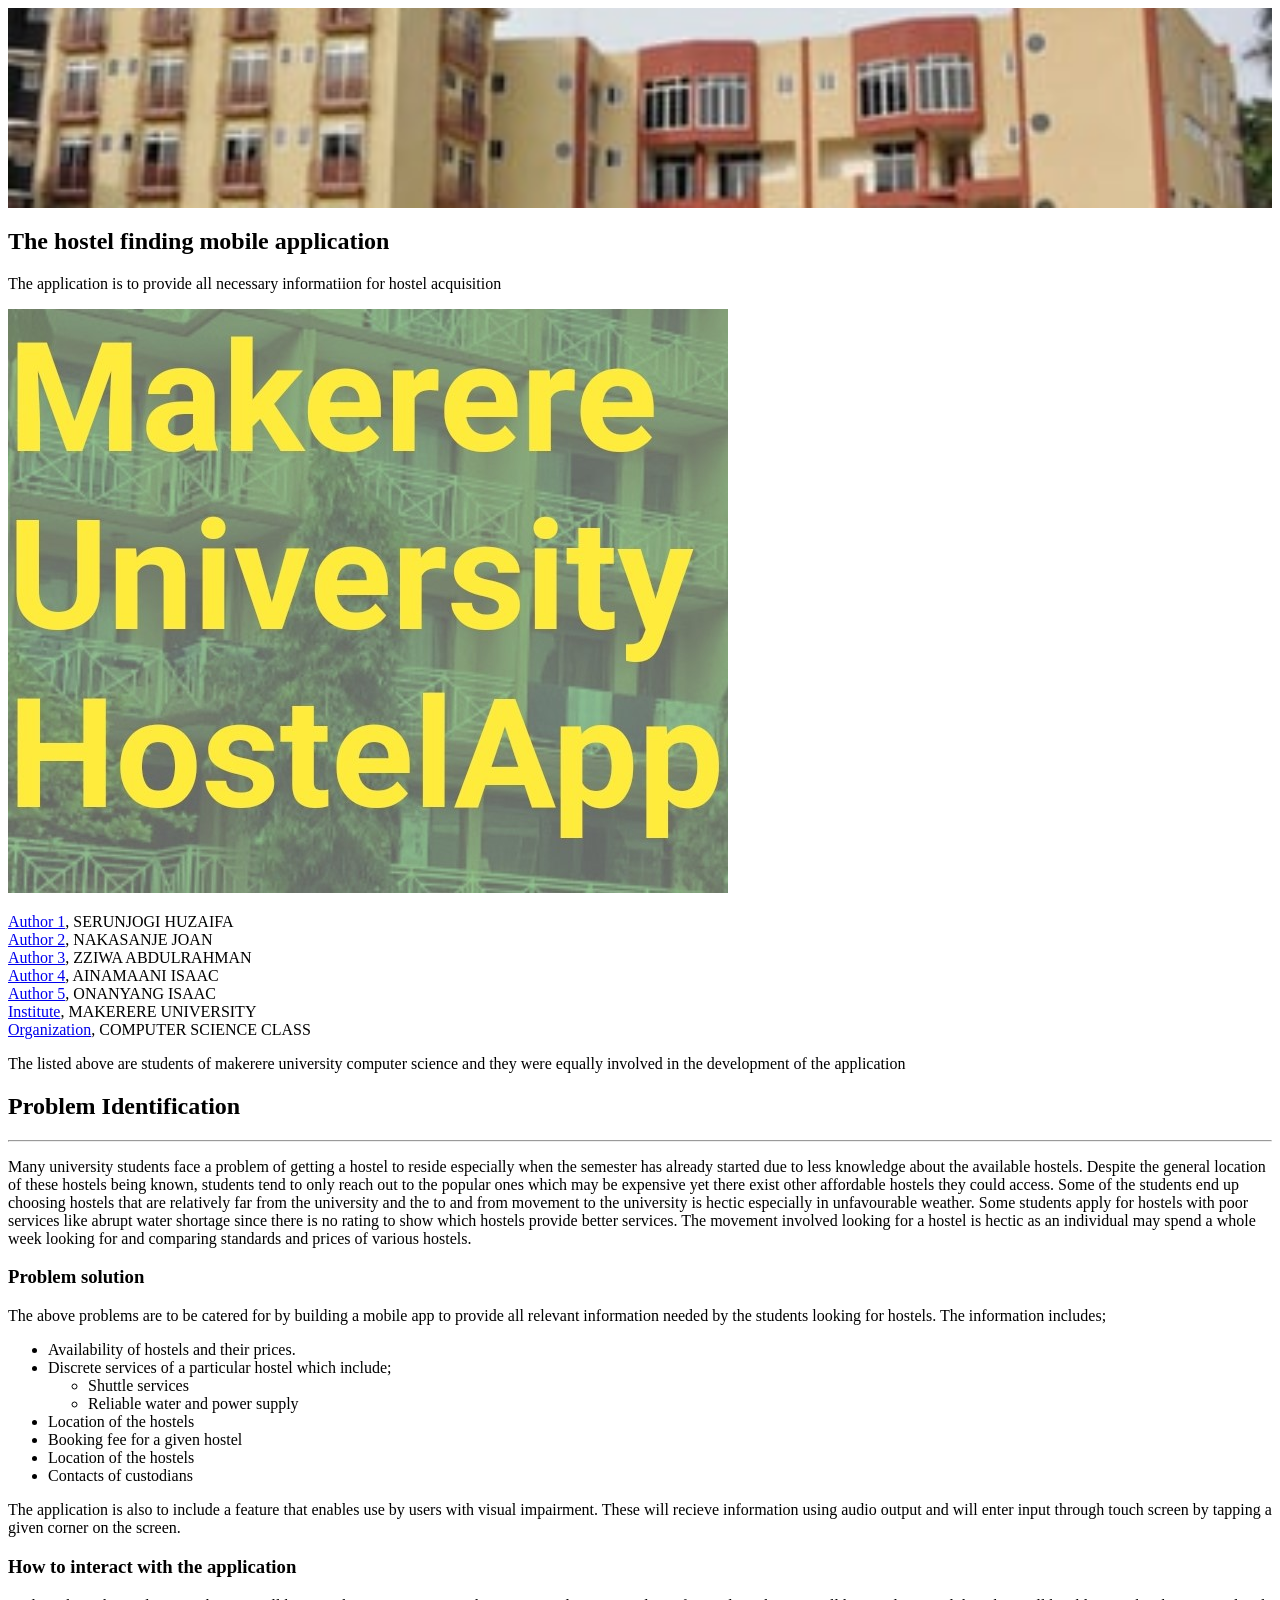
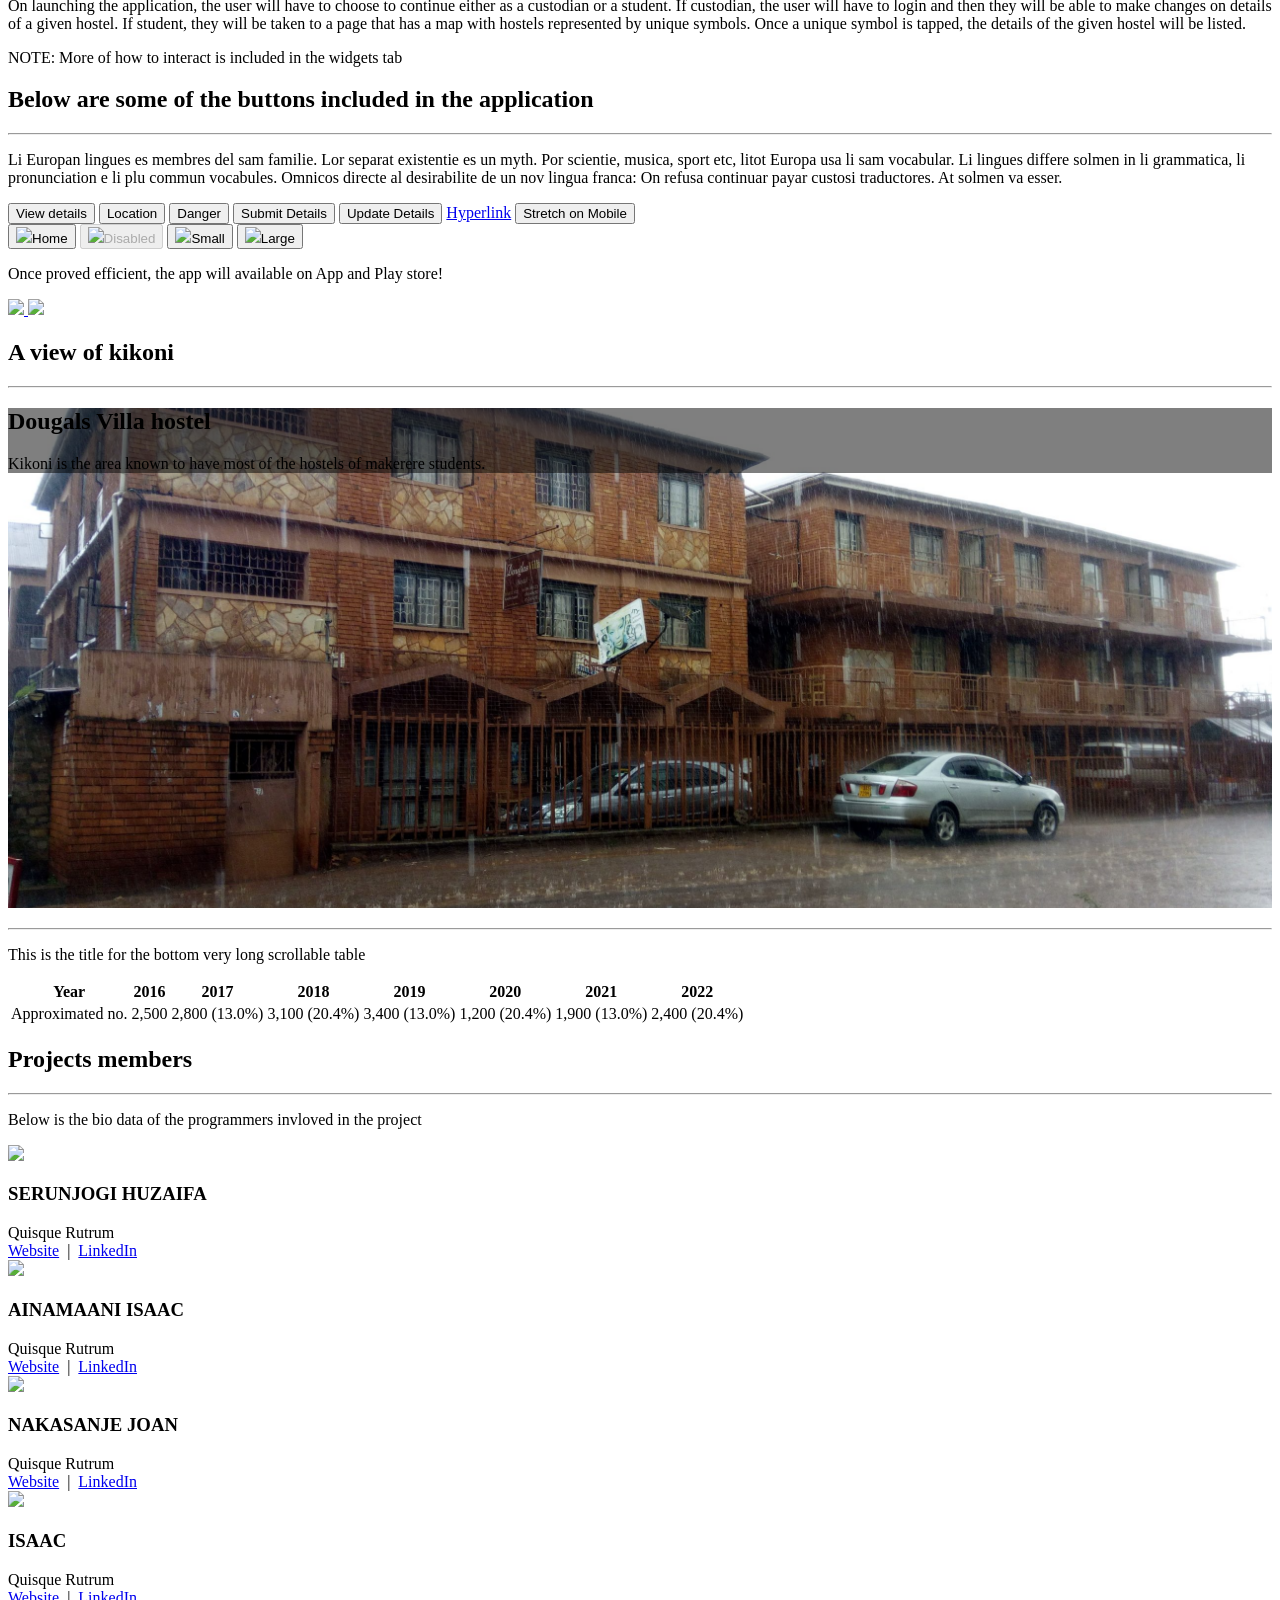
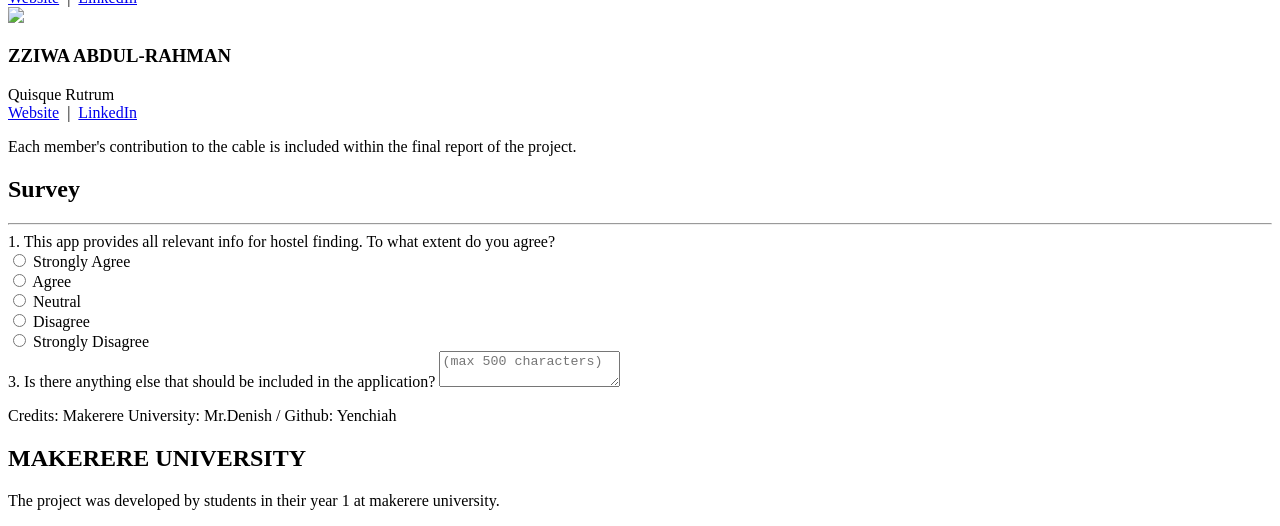
==== index.html @ 02ef55eb "Update index.html" ====
<!doctype html>
<html>

<head>
  <title>Hostel app</title>
  <meta charset="utf-8" name="viewport" content="width=device-width, initial-scale=1">
  <link href="css/frame.css" media="screen" rel="stylesheet" type="text/css" />
  <link href="css/controls.css" media="screen" rel="stylesheet" type="text/css" />
  <link href="css/custom.css" media="screen" rel="stylesheet" type="text/css" />
  <link href='https://fonts.googleapis.com/css?family=Open+Sans:400,700' rel='stylesheet' type='text/css'>
  <link href='https://fonts.googleapis.com/css?family=Open+Sans+Condensed:300,700' rel='stylesheet' type='text/css'>
  <link href="https://fonts.googleapis.com/css?family=Source+Sans+Pro:400,700" rel="stylesheet">
  <script src="https://ajax.googleapis.com/ajax/libs/jquery/3.3.1/jquery.min.js"></script>
  <script src="js/menu.js"></script>
  <style>
    .menu-index {
      color: rgb(255, 255, 255) !important;
      opacity: 1 !important;
      font-weight: 700 !important;
    }
  </style>
</head>

<body>
  <div class="menu-container"></div>
  <div class="content-container">
    <div class="banner" style="background: url('img/502849.jpg') no-repeat center; background-size: cover; height: 200px;"></div>
    <div class="banner">
      <div class="banner-table flex-column">
        <div class="flex-row">
          <div class="flex-item flex-column">
            <h2 class="add-top-margin-small">The hostel finding mobile application</h2>
            <p class="text">
              The application is to provide all necessary informatiion for hostel acquisition
            </p>
          </div>
        </div>
      </div>
    </div>
    <div class="content">
      <div class="content-table flex-column">
        <!-------------------------------------------------------------------------------------------->
        <!--Start Intro-->
        <div class="flex-row">
          <div class="flex-item flex-column">
            <img class="image" src="img/home.jpg">
          </div>
          <div class="flex-item flex-column">
            <p class="text text-large">
              <a target="_blank" href="javascript:void(0)">Author 1</a>, SERUNJOGI HUZAIFA<br>
              <a target="_blank" href="javascript:void(0)">Author 2</a>, NAKASANJE JOAN<br>
              <a target="_blank" href="javascript:void(0)">Author 3</a>, ZZIWA ABDULRAHMAN<br>
              <a target="_blank" href="javascript:void(0)">Author 4</a>, AINAMAANI ISAAC<br>
              <a target="_blank" href="javascript:void(0)">Author 5</a>, ONANYANG ISAAC<br>
              <a target="_blank" href="javascript:void(0)">Institute</a>, MAKERERE UNIVERSITY<br>
              <a target="_blank" href="javascript:void(0)">Organization</a>, COMPUTER SCIENCE CLASS<br>
            </p>
          </div>
        </div>
        <div class="flex-row">
          <div class="flex-item flex-column">
            <p class="text add-top-margin">
              The listed above are students of makerere university computer science and they were equally involved in the development of the application
            </p>
          </div>
        </div>
        <!--End Intro-->
        <!-------------------------------------------------------------------------------------------->
        <!--Start Text Only-->
        <div class="flex-row">
          <div class="flex-item flex-column">
            <h2>Problem Identification</h2>
            <hr>
            <p class="text">
              Many university students face a problem of getting a hostel to reside especially when the
              semester has already started due to less knowledge about the available hostels. Despite the general 
              location of these hostels being known, students tend to only reach out to the popular ones which may 
              be expensive yet there exist other affordable hostels they could access. Some of the students end up 
              choosing hostels that are relatively far from the university and the to and from movement to the 
              university is hectic especially in unfavourable weather. Some students apply for hostels with poor 
              services like abrupt water shortage since there is no rating to show which hostels provide better 
              services. The movement involved looking for a hostel is hectic as an individual may spend a whole week 
              looking for and comparing standards and prices of various hostels.              
            </p>
            <h3>Problem solution</h3>
            <p class="text">
              The above problems are to be catered for by building a mobile app to provide
              all relevant information needed by the students looking for hostels.
              The information includes;
            </p>
            <ul>
              <li>Availability of hostels and their prices.</li>
              <li>Discrete services of a particular hostel which include;
                <ul>
                  <li>Shuttle services</li>
                  <li>Reliable water and power supply</li>
                </ul>
              </li>
              <li>Location of the hostels </li>
              <li>Booking fee for a given hostel</li>
              <li>Location of the hostels </li>
              <li>Contacts of custodians </li>
            </ul>
            <p class="text">
              The application is also to include a feature that enables use by users
              with visual impairment.
              These will recieve information using audio output and will enter input
              through touch screen by tapping a given corner on the screen.
            </p>
            <h3>How to interact with the application</h3>
            <p class="text">
              On launching the application, the user will have to choose to continue either
              as a custodian or a student. If custodian, the user will have to login and then
              they will be able to make changes on details of a given hostel. If student, they
              will be taken to a page that has a map with hostels represented by unique symbols.
              Once a unique symbol is tapped, the details of the given hostel will be listed.
            </p>
            <p class="text">
              NOTE: More of how to interact is included in the widgets tab
            </p>
          </div>
        </div>
        <!--End Text Only-->
        <!-------------------------------------------------------------------------------------------->
        <!--Start Text with Buttons-->
        <div class="flex-row">
          <div class="flex-item flex-column">
            <h2>Below are some of the buttons included in the application</h2>
            <hr>
            <p class="text">
              Li Europan lingues es membres del sam familie. Lor separat existentie es un myth. Por scientie, musica,
              sport etc, litot Europa usa li sam vocabular. Li lingues differe solmen in li grammatica, li pronunciation e
              li plu commun vocabules. Omnicos directe al desirabilite de un nov lingua franca: On refusa continuar payar
              custosi traductores. At solmen va esser.
            </p>
            <div class="control-group">
              <button class="custom-button">View details</button>
              <button class="custom-button custom-button-primary">Location</button>
              <button class="custom-button custom-button-danger">Danger</button>
              <button class="custom-button custom-button-info">Submit Details</button>
              <button class="custom-button custom-button-info">Update Details</button>
              <a class="custom-button" target="_blank" href="https://github.com/yenchiah/project-website-template" target="_blank">Hyperlink</a>
              <button class="custom-button custom-button-primary stretch-on-mobile">Stretch on Mobile</button>
            </div>
            <div class="control-group">
              <button class="custom-button-flat"><img src="img/home.png"><span>Home</span></button>
              <button class="custom-button-flat" disabled><img src="img/home.png"><span>Disabled</span></button>
              <button class="custom-button-flat small"><img src="img/home.png"><span>Small</span></button>
              <button class="custom-button-flat large"><img src="img/home.png"><span>Large</span></button>
            </div>
          </div>
        </div>
        <div class="flex-row-space-between">
          <div class="flex-item flex-column">
            <p class="text badge-text">Once proved efficient, the app will
                                       available on App and Play store!</p>
          </div>
          <div class="flex-item flex-column">
            <div class="control-group">
              <a href="javascript:void(0)" target="_blank" class="custom-image-button">
                <img src="img/app-store-badge.png" width="150">
              </a>
              <a href="javascript:void(0)" target="_blank" class="custom-image-button">
                <img src="img/google-play-badge.png" width="150">
              </a>
            </div>
          </div>
        </div>
        <div class="flex-row">
          <div class="flex-item flex-column">
          </div>
        </div>
        <!--End Text with Buttons-->
        <!-------------------------------------------------------------------------------------------->
        <!-------------------------------------------------------------------------------------------->
        <!--Start Text around Image-->
        <div class="flex-row">
          <div class="flex-item flex-column">
            <h2>A view of kikoni</h2>
            <hr>
          </div>
        </div>
        <!--End Text around Image-->
        <!-------------------------------------------------------------------------------------------->
      </div>
    </div>
    <div class="banner" style="background: url('img/kikoni.jpg') no-repeat center; background-size: cover; height: 500px;">
      <div class="banner-table flex-column" style="background-color: rgba(0, 0, 0, 0.5);">
        <div class="flex-row">
          <div class="flex-item flex-column">
            <h2 class="no-top-margin">Dougals Villa hostel</h2>
            <p class="text no-bottom-margin">
              Kikoni is the area known to have most of the hostels of makerere students.
            </p>
          </div>
        </div>
      </div>
    </div>
    <div class="content">
      <div class="content-table flex-column">
        <!-------------------------------------------------------------------------------------------->
        <!--Start Text with Centered Image and Table-->
        <div class="flex-row">
          <div class="flex-item flex-column">
            <h2 class="no-top-margin"></h2>
            <hr>
            <p class="text text-center graph-title">
              This is the title for the bottom very long scrollable table
            </p>
            <div class="custom-table-container center add-top-margin-small">
              <table class="custom-table">
                <thead>
                  <tr class="bg-color-gray">
                    <th class="text-center">Year</th>
                    <th class="text-center">2016</th>
                    <th class="text-center">2017</th>
                    <th class="text-center">2018</th>
                    <th class="text-center">2019</th>
                    <th class="text-center">2020</th>
                    <th class="text-center">2021</th>
                    <th class="text-center">2022</th>
                  </tr>
                </thead>
                <tbody>
                  <tr>
                    <td class="text-center">Approximated no.</td>
                    <td class="text-center">2,500</td>
                    <td class="text-center">2,800 (13.0%)</td>
                    <td class="text-center">3,100 (20.4%)</td>
                    <td class="text-center">3,400 (13.0%)</td>
                    <td class="text-center">1,200 (20.4%)</td>
                    <td class="text-center">1,900 (13.0%)</td>
                    <td class="text-center">2,400 (20.4%)</td>
                  </tr>
                </tfoot>
              </table>
            </div>
          </div>
        </div>
        <!--End Text with Centered Image and Table-->
        <!-------------------------------------------------------------------------------------------->
        <!-------------------------------------------------------------------------------------------->
      </div>
    </div>
    <div class="banner">
      <div class="banner-table flex-column">
        <div class="flex-row">
          <div class="flex-item flex-column">
            <h2 class="add-top-margin-small"A view of wandegeya</h2>
          </div>
        </div>
      </div>
    </div>
    <div class="content">
      <div class="content-table flex-column">
        <!-------------------------------------------------------------------------------------------->
        <!-------------------------------------------------------------------------------------------->
        <!-------------------------------------------------------------------------------------------->
        <!-------------------------------------------------------------------------------------------->
        <!--Start Gallery-->
        <div class="flex-row">
          <div class="flex-item flex-column">
            <h2>Projects members</h2>
            <hr>
          </div>
        </div>
        <div class="flex-row">
          <div class="flex-item flex-column">
            <p class="text">
              Below is the bio data of the programmers invloved in the project
            </p>
          </div>
        </div>
        <div class="gallery add-top-margin-small add-bottom-margin-small">
          <div class="flex-column">
            <img src="img/dummay-img.png">
            <h3>SERUNJOGI HUZAIFA</h3>
            <div>Quisque Rutrum</div>
            <div>
              <a href="http://yenchiah.me/project-website-template/" target="_blank">Website</a>
              &nbsp;|&nbsp;
              <a href="http://yenchiah.me/project-website-template/" target="_blank">LinkedIn</a>
            </div>
          </div>
          <div class="flex-column">
            <img src="img/dummay-img.png">
            <h3>AINAMAANI ISAAC</h3>
            <div>Quisque Rutrum</div>
            <div>
              <a href="http://yenchiah.me/project-website-template/" target="_blank">Website</a>
              &nbsp;|&nbsp;
              <a href="http://yenchiah.me/project-website-template/" target="_blank">LinkedIn</a>
            </div>
          </div>
          <div class="flex-column">
            <img src="img/dummay-img.png">
            <h3>NAKASANJE JOAN</h3>
            <div>Quisque Rutrum</div>
            <div>
              <a href="http://yenchiah.me/project-website-template/" target="_blank">Website</a>
              &nbsp;|&nbsp;
              <a href="http://yenchiah.me/project-website-template/" target="_blank">LinkedIn</a>
            </div>
          </div>
          <div class="flex-column">
            <img src="img/dummay-img.png">
            <h3>ISAAC</h3>
            <div>Quisque Rutrum</div>
            <div>
              <a href="http://yenchiah.me/project-website-template/" target="_blank">Website</a>
              &nbsp;|&nbsp;
              <a href="http://yenchiah.me/project-website-template/" target="_blank">LinkedIn</a>
            </div>
          </div>
          <div class="flex-column">
            <img src="img/dummay-img.png">
            <h3>ZZIWA ABDUL-RAHMAN</h3>
            <div>Quisque Rutrum</div>
            <div>
              <a href="http://yenchiah.me/project-website-template/" target="_blank">Website</a>
              &nbsp;|&nbsp;
              <a href="http://yenchiah.me/project-website-template/" target="_blank">LinkedIn</a>
            </div>
          </div>
        </div>
        <div class="flex-row">
          <div class="flex-item flex-column">
            <p class="text">
             Each member's contribution to the cable is included within the final report of the project. 
            </p>
          </div>
        </div>
        <!--End Gallery-->
        <!-------------------------------------------------------------------------------------------->
        <!-------------------------------------------------------------------------------------------->
        <!--Start Survey-->
        <div class="flex-row">
          <div class="flex-item flex-column">
            <h2>Survey</h2>
            <hr>
            <div class="custom-survey add-top-margin add-bottom-margin">
              <span class="text">1. This app provides all relevant info for hostel finding.
                                    To what extent do you agree?</span>
              <div class="custom-radio-group-survey add-top-margin">
                <div><input type="radio" name="scenario-question-sq-1508-scale" value="2596" id="scenario-question-sq-1508-item-0"> <label class="break-long-url" for="scenario-question-sq-1508-item-0">Strongly Agree</label></div>
                <div><input type="radio" name="scenario-question-sq-1508-scale" value="2597" id="scenario-question-sq-1508-item-1"> <label class="break-long-url" for="scenario-question-sq-1508-item-1">Agree</label></div>
                <div><input type="radio" name="scenario-question-sq-1508-scale" value="2598" id="scenario-question-sq-1508-item-2"> <label class="break-long-url" for="scenario-question-sq-1508-item-2">Neutral</label></div>
                <div><input type="radio" name="scenario-question-sq-1508-scale" value="2599" id="scenario-question-sq-1508-item-3"> <label class="break-long-url" for="scenario-question-sq-1508-item-3">Disagree</label></div>
                <div><input type="radio" name="scenario-question-sq-1508-scale" value="2600" id="scenario-question-sq-1508-item-4"> <label class="break-long-url" for="scenario-question-sq-1508-item-4">Strongly Disagree</label></div>
              </div>
            </div>
            <div class="custom-survey add-top-margin add-bottom-margin">
              <span class="text">3. Is there anything else that should be included in the application?</span>
              <textarea class="custom-textbox-survey add-top-margin" placeholder="(max 500 characters)" maxlength="500"></textarea>
            </div>
          </div>
        </div>
        <!--End Survey-->
        <!-------------------------------------------------------------------------------------------->
        <!--Start Credits-->
        <div class="flex-row">
          <div class="flex-item flex-item-stretch flex-column">
            <p class="text text-small text-italic add-top-margin-large">
              Credits: <span class="highlight-text">Makerere University</span>: Mr.Denish / <span class="highlight-text">Github</span>: Yenchiah
            </p>
          </div>
        </div>
        <!--End Credits-->
        <!-------------------------------------------------------------------------------------------->
      </div>
    </div>
    <div class="banner">
      <div class="banner-table flex-column">
        <div class="flex-row">
          <div class="flex-item flex-column">
            <h2>MAKERERE UNIVERSITY</h2>
            <p class="text add-bottom-margin-large">
              The project was developed by students in their year 1 at makerere university.
            </p>
          </div>
        </div>
      </div>
    </div>
  </div>
</body>

</html>
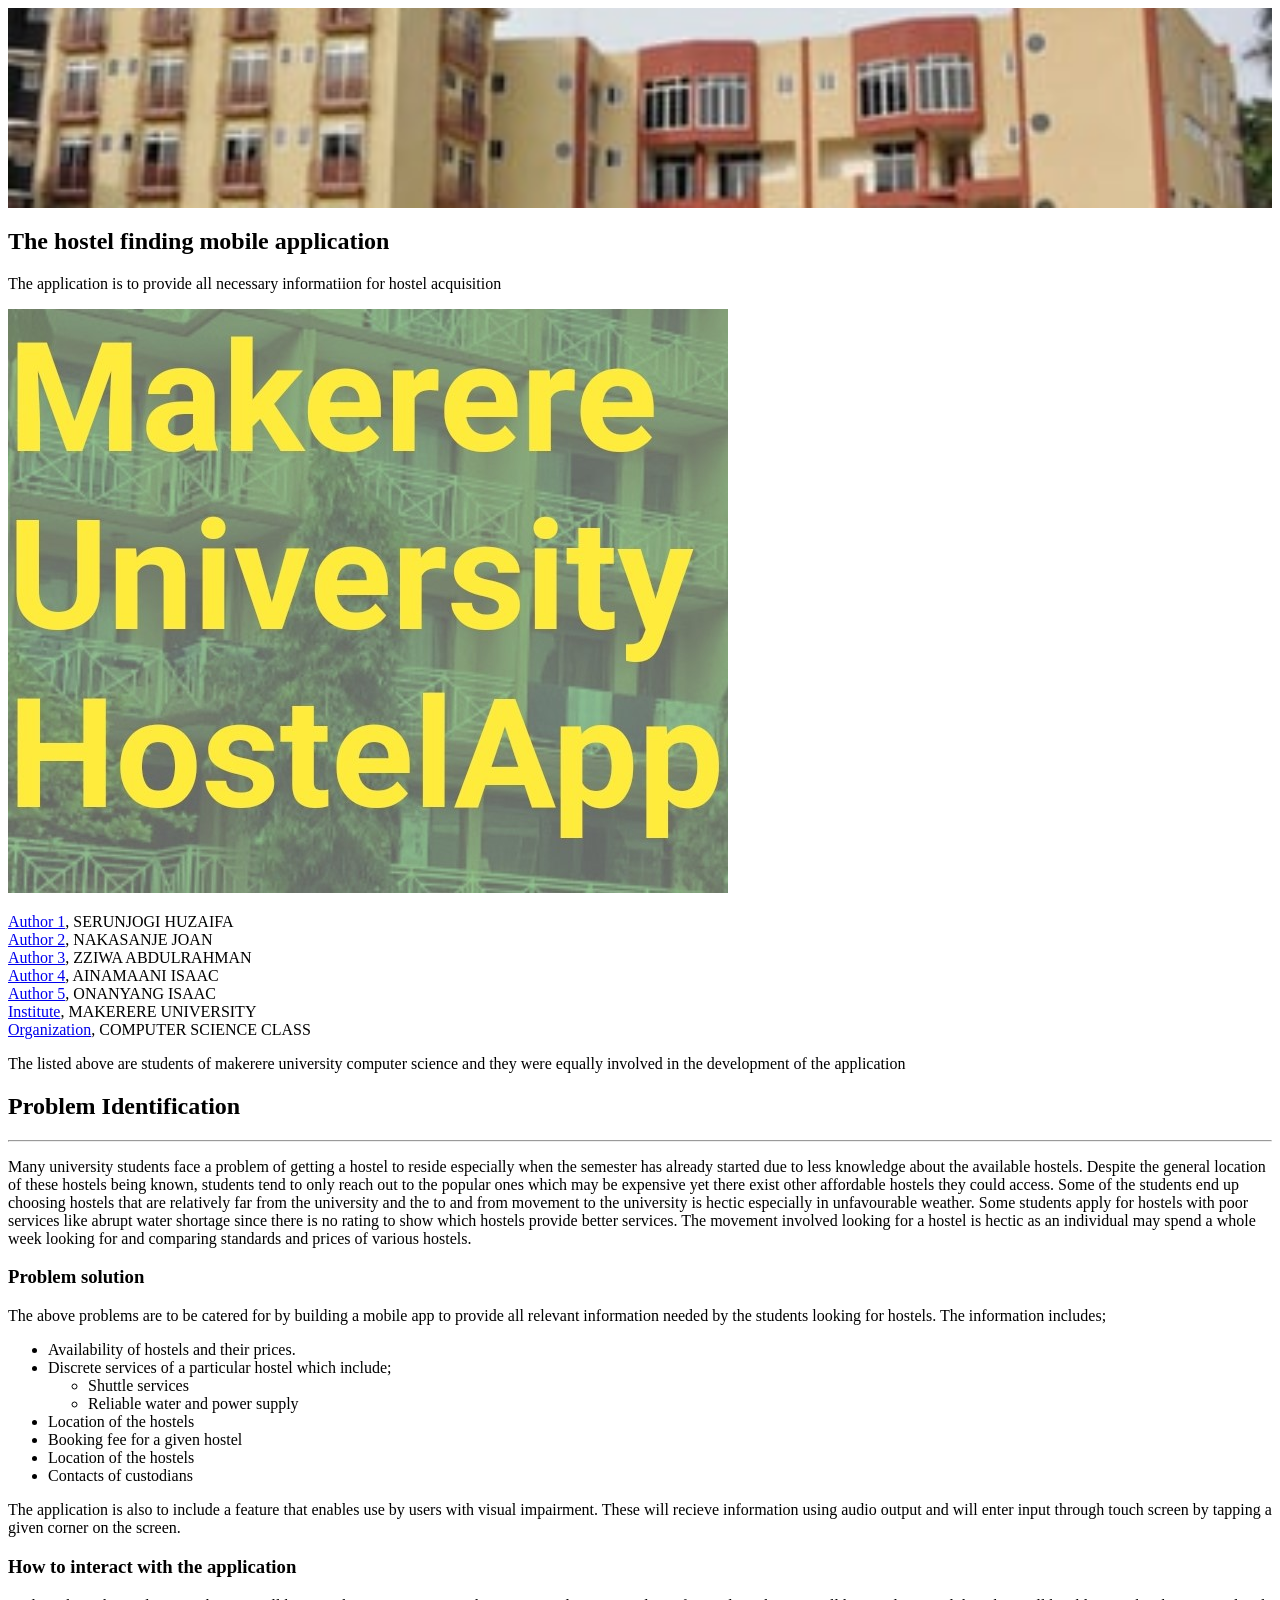
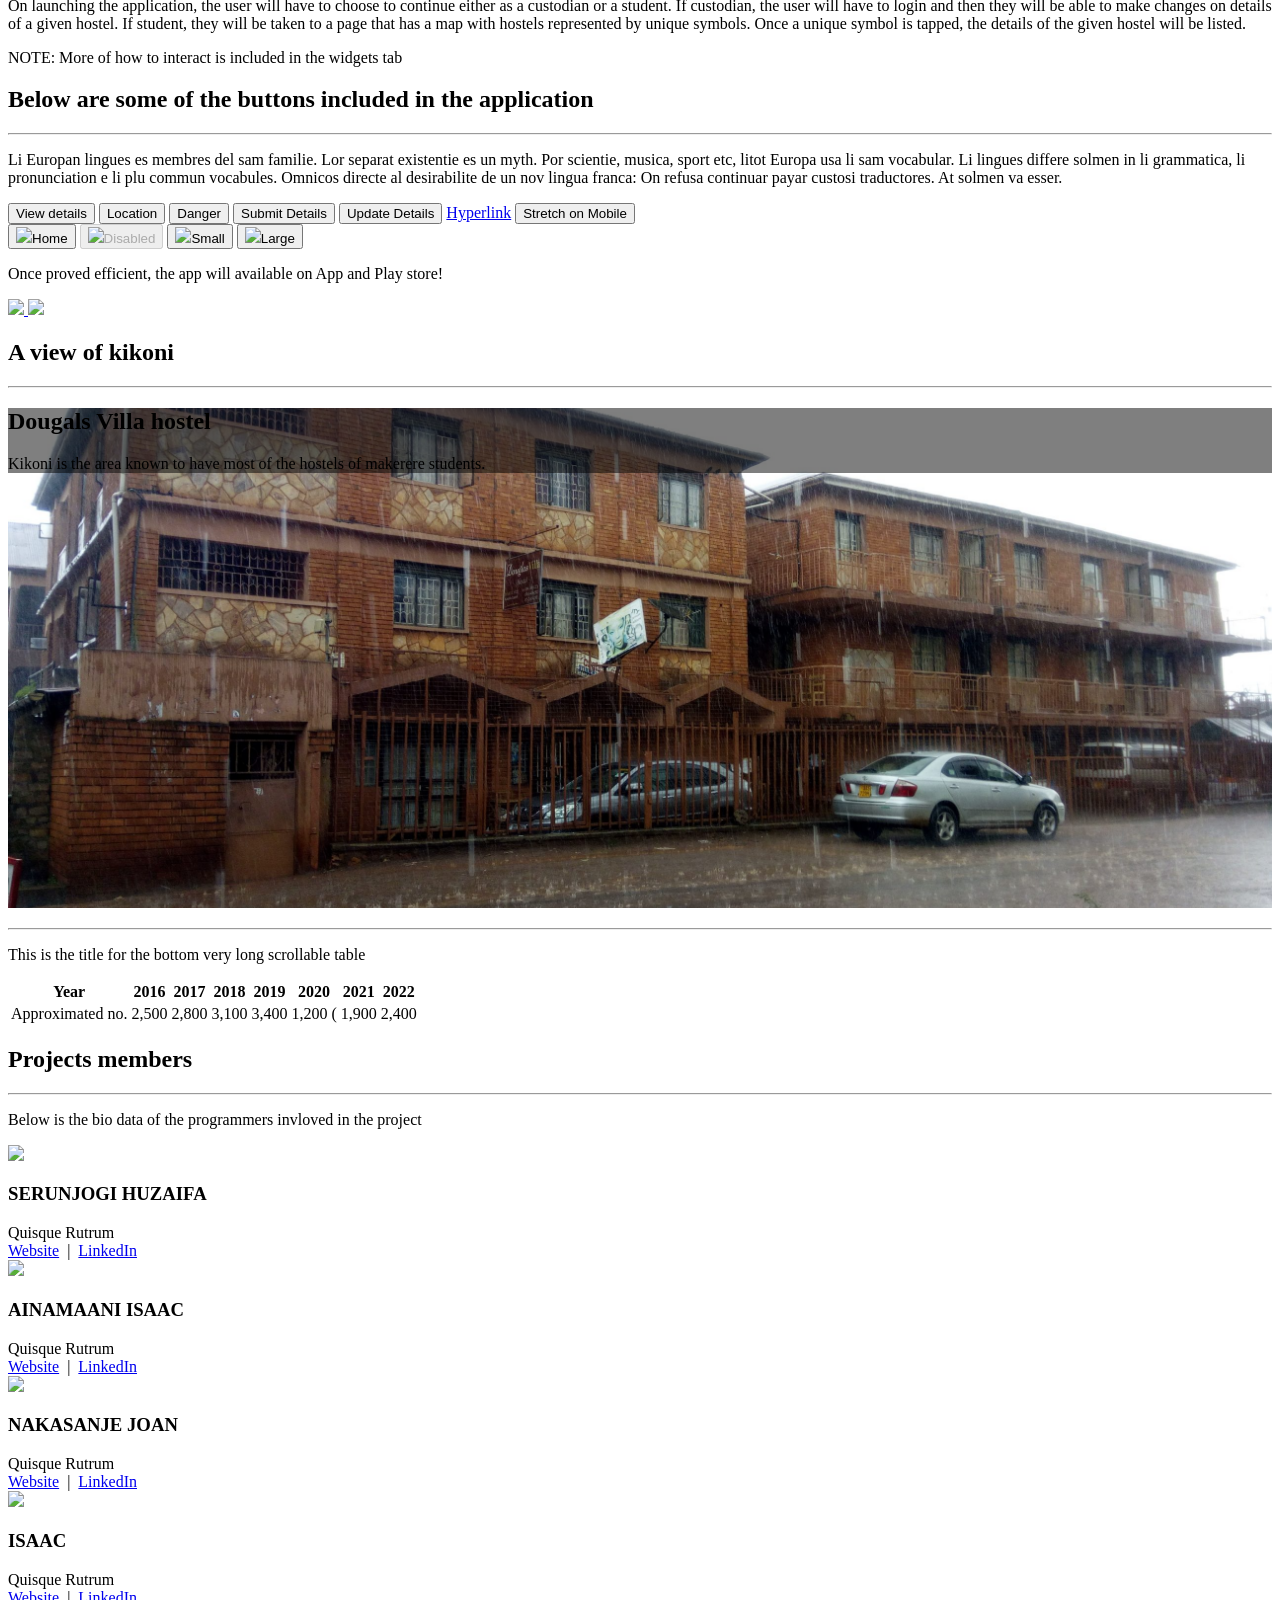
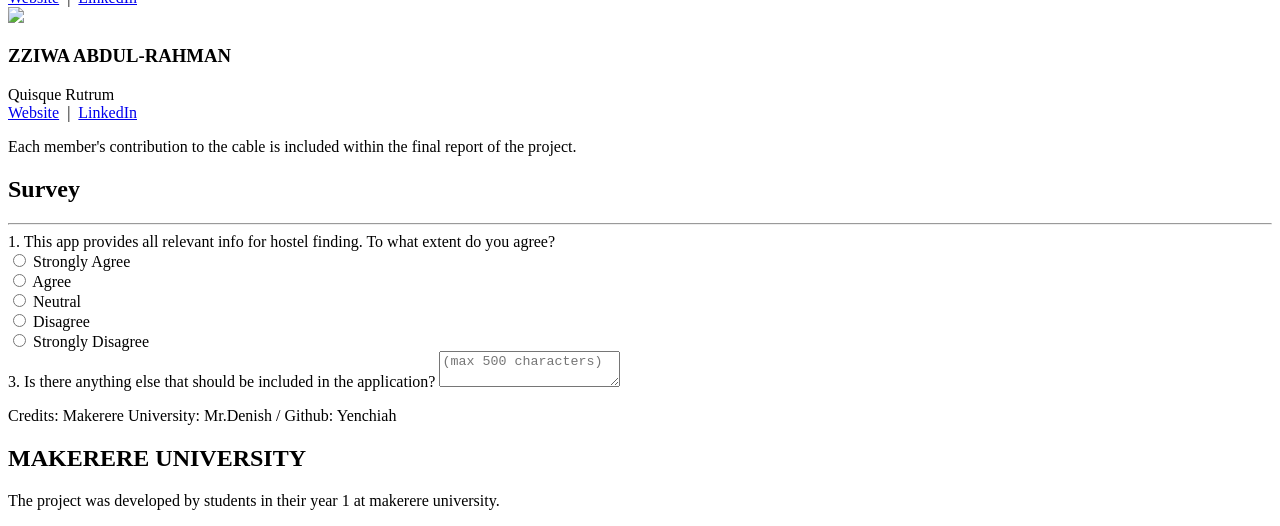
==== commit bcf37b52: "Update index.html" ====
--- a/index.html
+++ b/index.html
@@ -225,12 +225,12 @@
                   <tr>
                     <td class="text-center">Approximated no.</td>
                     <td class="text-center">2,500</td>
-                    <td class="text-center">2,800 (13.0%)</td>
-                    <td class="text-center">3,100 (20.4%)</td>
-                    <td class="text-center">3,400 (13.0%)</td>
-                    <td class="text-center">1,200 (20.4%)</td>
-                    <td class="text-center">1,900 (13.0%)</td>
-                    <td class="text-center">2,400 (20.4%)</td>
+                    <td class="text-center">2,800 </td>
+                    <td class="text-center">3,100 </td>
+                    <td class="text-center">3,400 </td>
+                    <td class="text-center">1,200 (</td>
+                    <td class="text-center">1,900 </td>
+                    <td class="text-center">2,400 </td>
                   </tr>
                 </tfoot>
               </table>
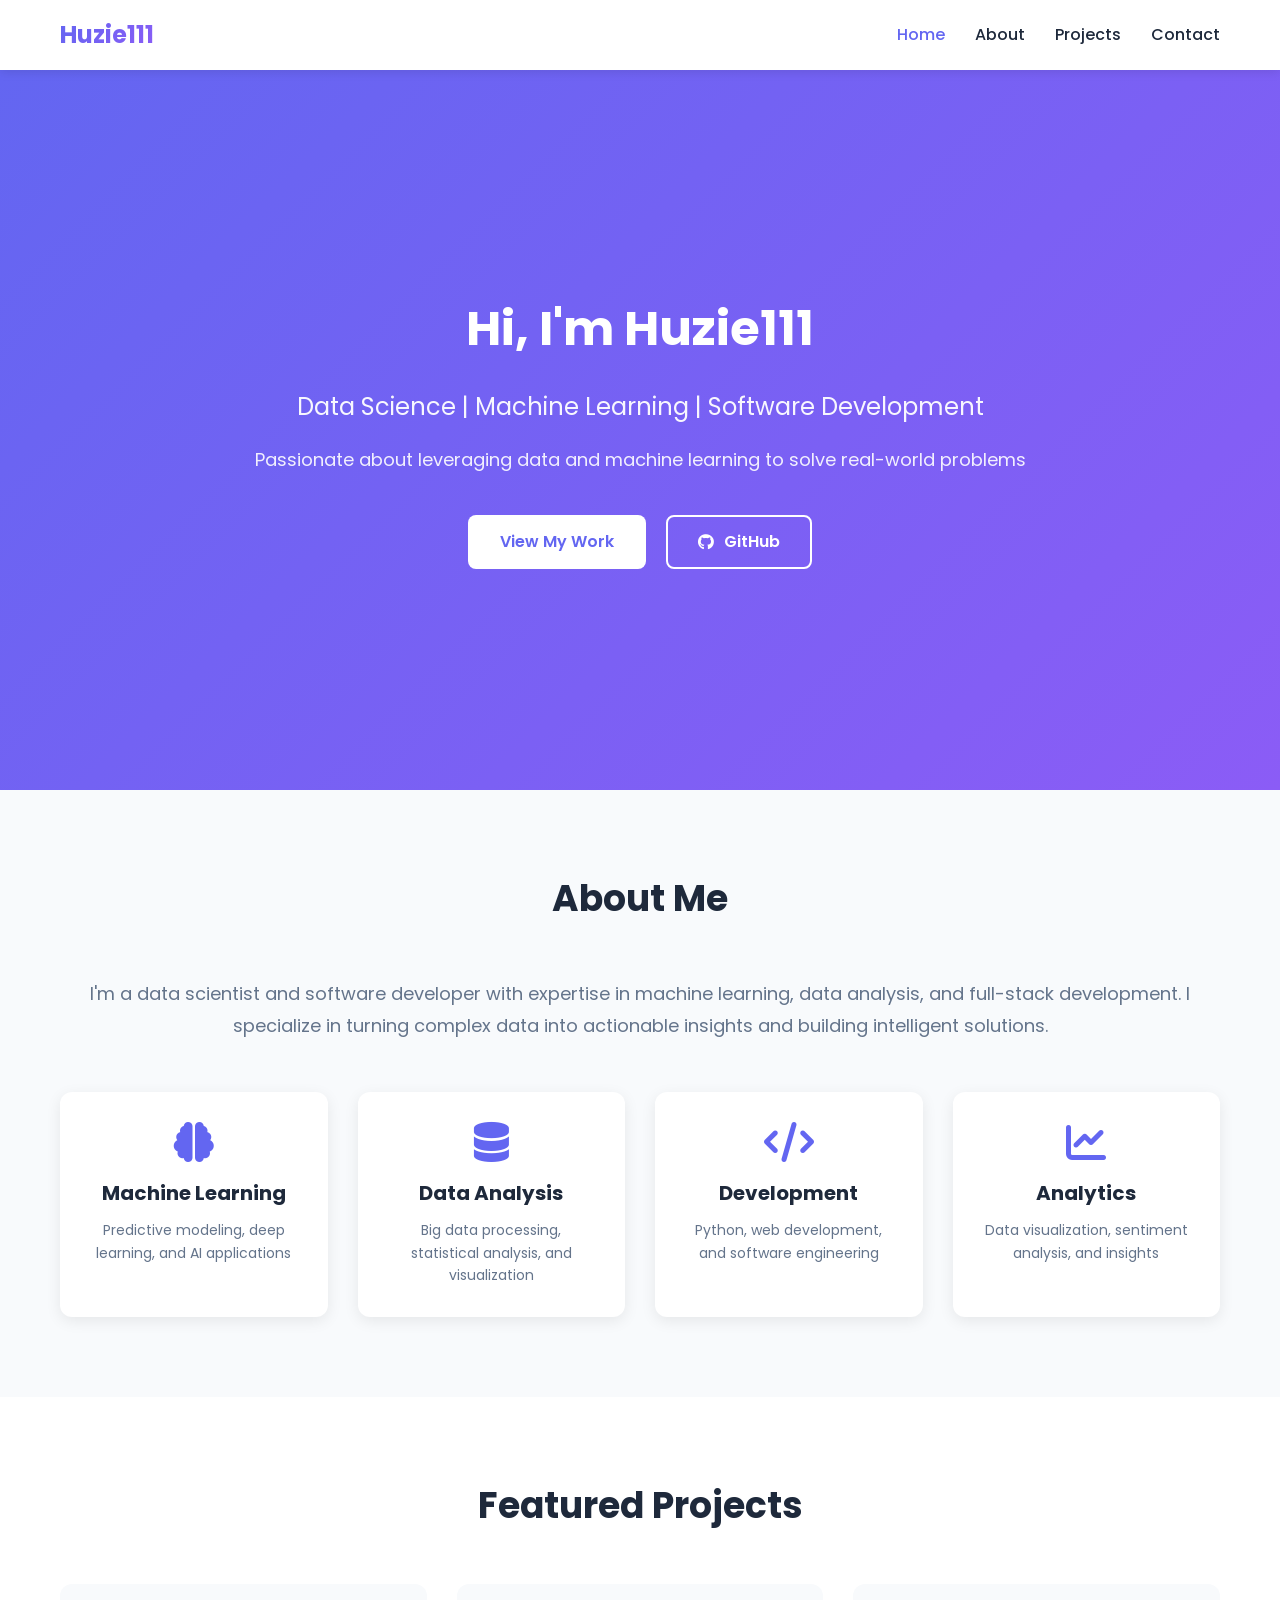
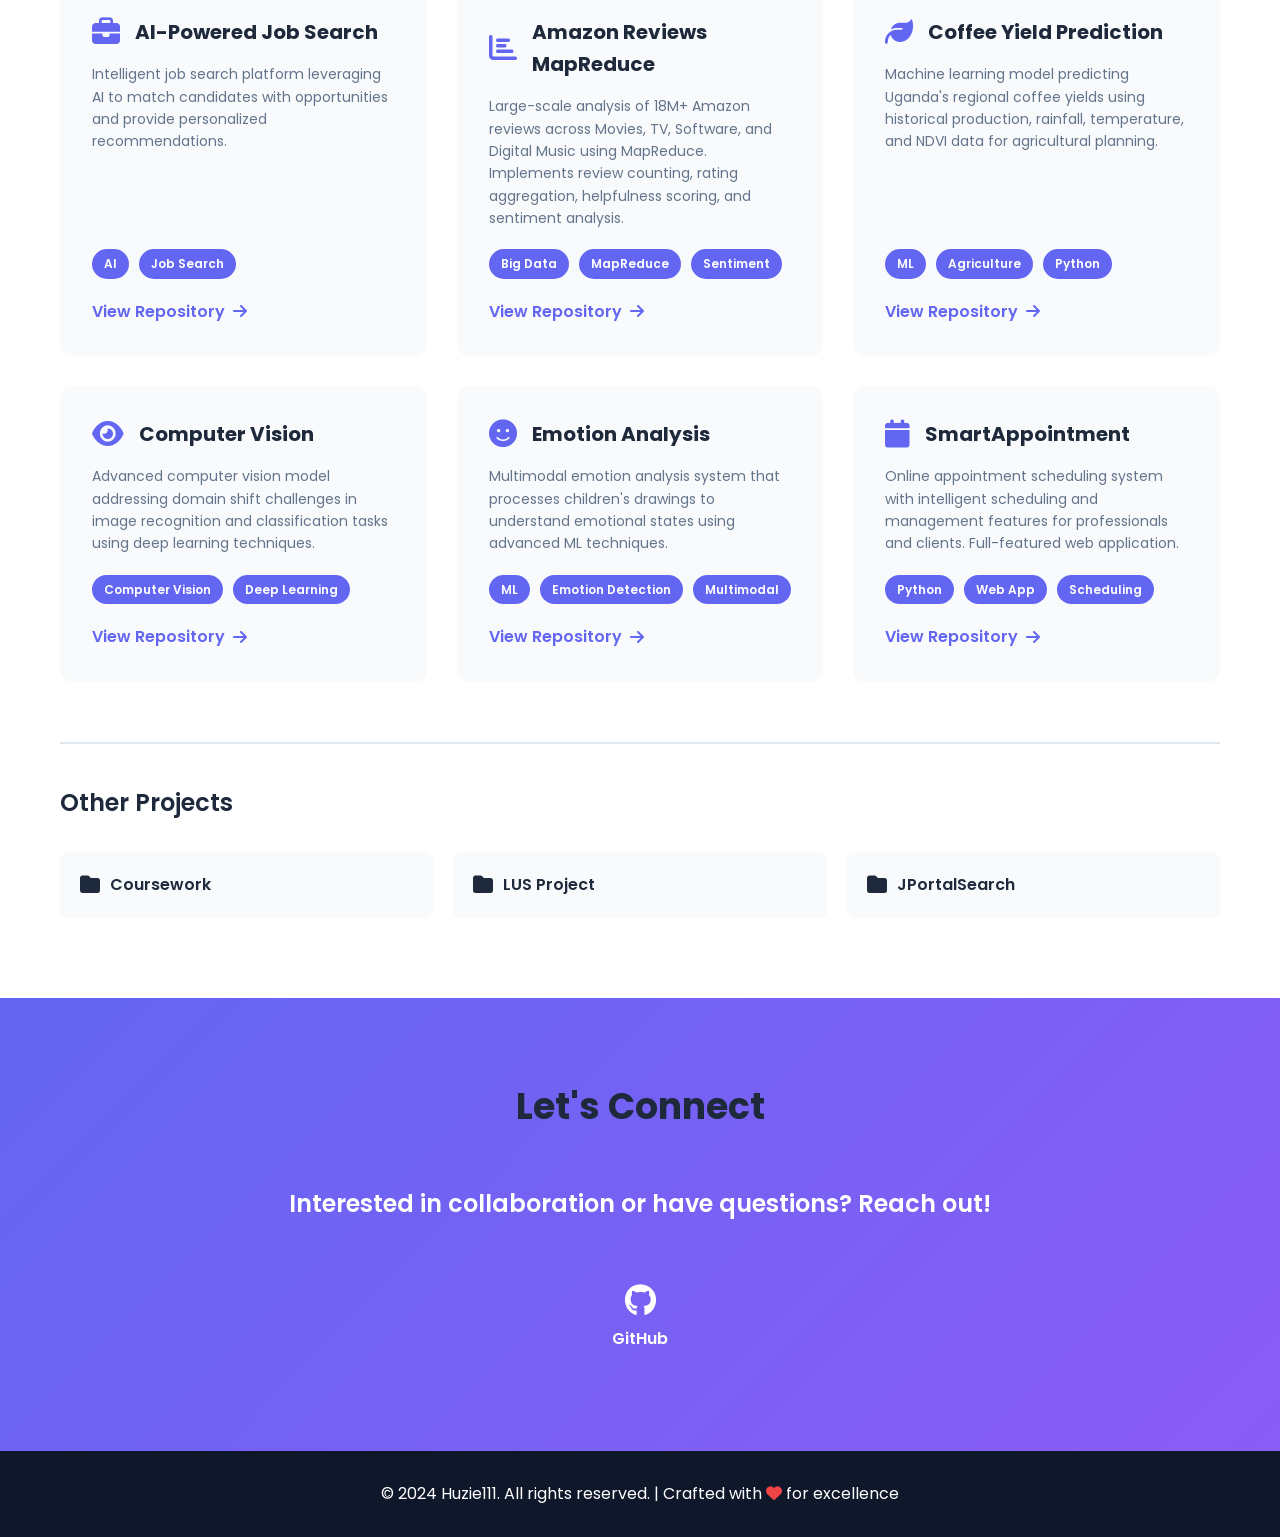
==== commit c6f4c270: "Update portfolio with enhanced HTML for Chrome compatibility" ====
--- a/index.html
+++ b/index.html
@@ -1,387 +1,245 @@
-<!doctype html>
-<html>
-
+<!DOCTYPE html>
+<html lang="en">
 <head>
-  <title>Hostel app</title>
-  <meta charset="utf-8" name="viewport" content="width=device-width, initial-scale=1">
-  <link href="css/frame.css" media="screen" rel="stylesheet" type="text/css" />
-  <link href="css/controls.css" media="screen" rel="stylesheet" type="text/css" />
-  <link href="css/custom.css" media="screen" rel="stylesheet" type="text/css" />
-  <link href='https://fonts.googleapis.com/css?family=Open+Sans:400,700' rel='stylesheet' type='text/css'>
-  <link href='https://fonts.googleapis.com/css?family=Open+Sans+Condensed:300,700' rel='stylesheet' type='text/css'>
-  <link href="https://fonts.googleapis.com/css?family=Source+Sans+Pro:400,700" rel="stylesheet">
-  <script src="https://ajax.googleapis.com/ajax/libs/jquery/3.3.1/jquery.min.js"></script>
-  <script src="js/menu.js"></script>
-  <style>
-    .menu-index {
-      color: rgb(255, 255, 255) !important;
-      opacity: 1 !important;
-      font-weight: 700 !important;
-    }
-  </style>
+    <meta charset="UTF-8">
+    <meta name="viewport" content="width=device-width, initial-scale=1.0">
+    <title>Huzie111 - Professional Portfolio</title>
+    <link rel="stylesheet" href="styles.css">
+    <link rel="stylesheet" href="https://cdnjs.cloudflare.com/ajax/libs/font-awesome/6.4.0/css/all.min.css">
+    <link href="https://fonts.googleapis.com/css2?family=Poppins:wght@300;400;600;700&display=swap" rel="stylesheet">
 </head>
-
 <body>
-  <div class="menu-container"></div>
-  <div class="content-container">
-    <div class="banner" style="background: url('img/502849.jpg') no-repeat center; background-size: cover; height: 200px;"></div>
-    <div class="banner">
-      <div class="banner-table flex-column">
-        <div class="flex-row">
-          <div class="flex-item flex-column">
-            <h2 class="add-top-margin-small">The hostel finding mobile application</h2>
-            <p class="text">
-              The application is to provide all necessary informatiion for hostel acquisition
+    <!-- Navigation -->
+    <nav class="navbar">
+        <div class="nav-container">
+            <div class="nav-brand">Huzie111</div>
+            <ul class="nav-menu">
+                <li><a href="#home" class="nav-link">Home</a></li>
+                <li><a href="#about" class="nav-link">About</a></li>
+                <li><a href="#projects" class="nav-link">Projects</a></li>
+                <li><a href="#contact" class="nav-link">Contact</a></li>
+            </ul>
+        </div>
+    </nav>
+
+    <!-- Hero Section -->
+    <section id="home" class="hero">
+        <div class="hero-content">
+            <h1 class="hero-title">Hi, I'm <span class="highlight">Huzie111</span></h1>
+            <p class="hero-subtitle">Data Science | Machine Learning | Software Development</p>
+            <p class="hero-description">
+                Passionate about leveraging data and machine learning to solve real-world problems
             </p>
-          </div>
-        </div>
-      </div>
-    </div>
-    <div class="content">
-      <div class="content-table flex-column">
-        <!-------------------------------------------------------------------------------------------->
-        <!--Start Intro-->
-        <div class="flex-row">
-          <div class="flex-item flex-column">
-            <img class="image" src="img/home.jpg">
-          </div>
-          <div class="flex-item flex-column">
-            <p class="text text-large">
-              <a target="_blank" href="javascript:void(0)">Author 1</a>, SERUNJOGI HUZAIFA<br>
-              <a target="_blank" href="javascript:void(0)">Author 2</a>, NAKASANJE JOAN<br>
-              <a target="_blank" href="javascript:void(0)">Author 3</a>, ZZIWA ABDULRAHMAN<br>
-              <a target="_blank" href="javascript:void(0)">Author 4</a>, AINAMAANI ISAAC<br>
-              <a target="_blank" href="javascript:void(0)">Author 5</a>, ONANYANG ISAAC<br>
-              <a target="_blank" href="javascript:void(0)">Institute</a>, MAKERERE UNIVERSITY<br>
-              <a target="_blank" href="javascript:void(0)">Organization</a>, COMPUTER SCIENCE CLASS<br>
-            </p>
-          </div>
-        </div>
-        <div class="flex-row">
-          <div class="flex-item flex-column">
-            <p class="text add-top-margin">
-              The listed above are students of makerere university computer science and they were equally involved in the development of the application
-            </p>
-          </div>
-        </div>
-        <!--End Intro-->
-        <!-------------------------------------------------------------------------------------------->
-        <!--Start Text Only-->
-        <div class="flex-row">
-          <div class="flex-item flex-column">
-            <h2>Problem Identification</h2>
-            <hr>
-            <p class="text">
-              Many university students face a problem of getting a hostel to reside especially when the
-              semester has already started due to less knowledge about the available hostels. Despite the general 
-              location of these hostels being known, students tend to only reach out to the popular ones which may 
-              be expensive yet there exist other affordable hostels they could access. Some of the students end up 
-              choosing hostels that are relatively far from the university and the to and from movement to the 
-              university is hectic especially in unfavourable weather. Some students apply for hostels with poor 
-              services like abrupt water shortage since there is no rating to show which hostels provide better 
-              services. The movement involved looking for a hostel is hectic as an individual may spend a whole week 
-              looking for and comparing standards and prices of various hostels.              
-            </p>
-            <h3>Problem solution</h3>
-            <p class="text">
-              The above problems are to be catered for by building a mobile app to provide
-              all relevant information needed by the students looking for hostels.
-              The information includes;
-            </p>
-            <ul>
-              <li>Availability of hostels and their prices.</li>
-              <li>Discrete services of a particular hostel which include;
-                <ul>
-                  <li>Shuttle services</li>
-                  <li>Reliable water and power supply</li>
-                </ul>
-              </li>
-              <li>Location of the hostels </li>
-              <li>Booking fee for a given hostel</li>
-              <li>Location of the hostels </li>
-              <li>Contacts of custodians </li>
-            </ul>
-            <p class="text">
-              The application is also to include a feature that enables use by users
-              with visual impairment.
-              These will recieve information using audio output and will enter input
-              through touch screen by tapping a given corner on the screen.
-            </p>
-            <h3>How to interact with the application</h3>
-            <p class="text">
-              On launching the application, the user will have to choose to continue either
-              as a custodian or a student. If custodian, the user will have to login and then
-              they will be able to make changes on details of a given hostel. If student, they
-              will be taken to a page that has a map with hostels represented by unique symbols.
-              Once a unique symbol is tapped, the details of the given hostel will be listed.
-            </p>
-            <p class="text">
-              NOTE: More of how to interact is included in the widgets tab
-            </p>
-          </div>
-        </div>
-        <!--End Text Only-->
-        <!-------------------------------------------------------------------------------------------->
-        <!--Start Text with Buttons-->
-        <div class="flex-row">
-          <div class="flex-item flex-column">
-            <h2>Below are some of the buttons included in the application</h2>
-            <hr>
-            <p class="text">
-              Li Europan lingues es membres del sam familie. Lor separat existentie es un myth. Por scientie, musica,
-              sport etc, litot Europa usa li sam vocabular. Li lingues differe solmen in li grammatica, li pronunciation e
-              li plu commun vocabules. Omnicos directe al desirabilite de un nov lingua franca: On refusa continuar payar
-              custosi traductores. At solmen va esser.
-            </p>
-            <div class="control-group">
-              <button class="custom-button">View details</button>
-              <button class="custom-button custom-button-primary">Location</button>
-              <button class="custom-button custom-button-danger">Danger</button>
-              <button class="custom-button custom-button-info">Submit Details</button>
-              <button class="custom-button custom-button-info">Update Details</button>
-              <a class="custom-button" target="_blank" href="https://github.com/yenchiah/project-website-template" target="_blank">Hyperlink</a>
-              <button class="custom-button custom-button-primary stretch-on-mobile">Stretch on Mobile</button>
-            </div>
-            <div class="control-group">
-              <button class="custom-button-flat"><img src="img/home.png"><span>Home</span></button>
-              <button class="custom-button-flat" disabled><img src="img/home.png"><span>Disabled</span></button>
-              <button class="custom-button-flat small"><img src="img/home.png"><span>Small</span></button>
-              <button class="custom-button-flat large"><img src="img/home.png"><span>Large</span></button>
-            </div>
-          </div>
-        </div>
-        <div class="flex-row-space-between">
-          <div class="flex-item flex-column">
-            <p class="text badge-text">Once proved efficient, the app will
-                                       available on App and Play store!</p>
-          </div>
-          <div class="flex-item flex-column">
-            <div class="control-group">
-              <a href="javascript:void(0)" target="_blank" class="custom-image-button">
-                <img src="img/app-store-badge.png" width="150">
-              </a>
-              <a href="javascript:void(0)" target="_blank" class="custom-image-button">
-                <img src="img/google-play-badge.png" width="150">
-              </a>
-            </div>
-          </div>
-        </div>
-        <div class="flex-row">
-          <div class="flex-item flex-column">
-          </div>
-        </div>
-        <!--End Text with Buttons-->
-        <!-------------------------------------------------------------------------------------------->
-        <!-------------------------------------------------------------------------------------------->
-        <!--Start Text around Image-->
-        <div class="flex-row">
-          <div class="flex-item flex-column">
-            <h2>A view of kikoni</h2>
-            <hr>
-          </div>
-        </div>
-        <!--End Text around Image-->
-        <!-------------------------------------------------------------------------------------------->
-      </div>
-    </div>
-    <div class="banner" style="background: url('img/kikoni.jpg') no-repeat center; background-size: cover; height: 500px;">
-      <div class="banner-table flex-column" style="background-color: rgba(0, 0, 0, 0.5);">
-        <div class="flex-row">
-          <div class="flex-item flex-column">
-            <h2 class="no-top-margin">Dougals Villa hostel</h2>
-            <p class="text no-bottom-margin">
-              Kikoni is the area known to have most of the hostels of makerere students.
-            </p>
-          </div>
-        </div>
-      </div>
-    </div>
-    <div class="content">
-      <div class="content-table flex-column">
-        <!-------------------------------------------------------------------------------------------->
-        <!--Start Text with Centered Image and Table-->
-        <div class="flex-row">
-          <div class="flex-item flex-column">
-            <h2 class="no-top-margin"></h2>
-            <hr>
-            <p class="text text-center graph-title">
-              This is the title for the bottom very long scrollable table
-            </p>
-            <div class="custom-table-container center add-top-margin-small">
-              <table class="custom-table">
-                <thead>
-                  <tr class="bg-color-gray">
-                    <th class="text-center">Year</th>
-                    <th class="text-center">2016</th>
-                    <th class="text-center">2017</th>
-                    <th class="text-center">2018</th>
-                    <th class="text-center">2019</th>
-                    <th class="text-center">2020</th>
-                    <th class="text-center">2021</th>
-                    <th class="text-center">2022</th>
-                  </tr>
-                </thead>
-                <tbody>
-                  <tr>
-                    <td class="text-center">Approximated no.</td>
-                    <td class="text-center">2,500</td>
-                    <td class="text-center">2,800 </td>
-                    <td class="text-center">3,100 </td>
-                    <td class="text-center">3,400 </td>
-                    <td class="text-center">1,200 (</td>
-                    <td class="text-center">1,900 </td>
-                    <td class="text-center">2,400 </td>
-                  </tr>
-                </tfoot>
-              </table>
-            </div>
-          </div>
-        </div>
-        <!--End Text with Centered Image and Table-->
-        <!-------------------------------------------------------------------------------------------->
-        <!-------------------------------------------------------------------------------------------->
-      </div>
-    </div>
-    <div class="banner">
-      <div class="banner-table flex-column">
-        <div class="flex-row">
-          <div class="flex-item flex-column">
-            <h2 class="add-top-margin-small"A view of wandegeya</h2>
-          </div>
-        </div>
-      </div>
-    </div>
-    <div class="content">
-      <div class="content-table flex-column">
-        <!-------------------------------------------------------------------------------------------->
-        <!-------------------------------------------------------------------------------------------->
-        <!-------------------------------------------------------------------------------------------->
-        <!-------------------------------------------------------------------------------------------->
-        <!--Start Gallery-->
-        <div class="flex-row">
-          <div class="flex-item flex-column">
-            <h2>Projects members</h2>
-            <hr>
-          </div>
-        </div>
-        <div class="flex-row">
-          <div class="flex-item flex-column">
-            <p class="text">
-              Below is the bio data of the programmers invloved in the project
-            </p>
-          </div>
-        </div>
-        <div class="gallery add-top-margin-small add-bottom-margin-small">
-          <div class="flex-column">
-            <img src="img/dummay-img.png">
-            <h3>SERUNJOGI HUZAIFA</h3>
-            <div>Quisque Rutrum</div>
-            <div>
-              <a href="http://yenchiah.me/project-website-template/" target="_blank">Website</a>
-              &nbsp;|&nbsp;
-              <a href="http://yenchiah.me/project-website-template/" target="_blank">LinkedIn</a>
-            </div>
-          </div>
-          <div class="flex-column">
-            <img src="img/dummay-img.png">
-            <h3>AINAMAANI ISAAC</h3>
-            <div>Quisque Rutrum</div>
-            <div>
-              <a href="http://yenchiah.me/project-website-template/" target="_blank">Website</a>
-              &nbsp;|&nbsp;
-              <a href="http://yenchiah.me/project-website-template/" target="_blank">LinkedIn</a>
-            </div>
-          </div>
-          <div class="flex-column">
-            <img src="img/dummay-img.png">
-            <h3>NAKASANJE JOAN</h3>
-            <div>Quisque Rutrum</div>
-            <div>
-              <a href="http://yenchiah.me/project-website-template/" target="_blank">Website</a>
-              &nbsp;|&nbsp;
-              <a href="http://yenchiah.me/project-website-template/" target="_blank">LinkedIn</a>
-            </div>
-          </div>
-          <div class="flex-column">
-            <img src="img/dummay-img.png">
-            <h3>ISAAC</h3>
-            <div>Quisque Rutrum</div>
-            <div>
-              <a href="http://yenchiah.me/project-website-template/" target="_blank">Website</a>
-              &nbsp;|&nbsp;
-              <a href="http://yenchiah.me/project-website-template/" target="_blank">LinkedIn</a>
-            </div>
-          </div>
-          <div class="flex-column">
-            <img src="img/dummay-img.png">
-            <h3>ZZIWA ABDUL-RAHMAN</h3>
-            <div>Quisque Rutrum</div>
-            <div>
-              <a href="http://yenchiah.me/project-website-template/" target="_blank">Website</a>
-              &nbsp;|&nbsp;
-              <a href="http://yenchiah.me/project-website-template/" target="_blank">LinkedIn</a>
-            </div>
-          </div>
-        </div>
-        <div class="flex-row">
-          <div class="flex-item flex-column">
-            <p class="text">
-             Each member's contribution to the cable is included within the final report of the project. 
-            </p>
-          </div>
-        </div>
-        <!--End Gallery-->
-        <!-------------------------------------------------------------------------------------------->
-        <!-------------------------------------------------------------------------------------------->
-        <!--Start Survey-->
-        <div class="flex-row">
-          <div class="flex-item flex-column">
-            <h2>Survey</h2>
-            <hr>
-            <div class="custom-survey add-top-margin add-bottom-margin">
-              <span class="text">1. This app provides all relevant info for hostel finding.
-                                    To what extent do you agree?</span>
-              <div class="custom-radio-group-survey add-top-margin">
-                <div><input type="radio" name="scenario-question-sq-1508-scale" value="2596" id="scenario-question-sq-1508-item-0"> <label class="break-long-url" for="scenario-question-sq-1508-item-0">Strongly Agree</label></div>
-                <div><input type="radio" name="scenario-question-sq-1508-scale" value="2597" id="scenario-question-sq-1508-item-1"> <label class="break-long-url" for="scenario-question-sq-1508-item-1">Agree</label></div>
-                <div><input type="radio" name="scenario-question-sq-1508-scale" value="2598" id="scenario-question-sq-1508-item-2"> <label class="break-long-url" for="scenario-question-sq-1508-item-2">Neutral</label></div>
-                <div><input type="radio" name="scenario-question-sq-1508-scale" value="2599" id="scenario-question-sq-1508-item-3"> <label class="break-long-url" for="scenario-question-sq-1508-item-3">Disagree</label></div>
-                <div><input type="radio" name="scenario-question-sq-1508-scale" value="2600" id="scenario-question-sq-1508-item-4"> <label class="break-long-url" for="scenario-question-sq-1508-item-4">Strongly Disagree</label></div>
-              </div>
-            </div>
-            <div class="custom-survey add-top-margin add-bottom-margin">
-              <span class="text">3. Is there anything else that should be included in the application?</span>
-              <textarea class="custom-textbox-survey add-top-margin" placeholder="(max 500 characters)" maxlength="500"></textarea>
-            </div>
-          </div>
-        </div>
-        <!--End Survey-->
-        <!-------------------------------------------------------------------------------------------->
-        <!--Start Credits-->
-        <div class="flex-row">
-          <div class="flex-item flex-item-stretch flex-column">
-            <p class="text text-small text-italic add-top-margin-large">
-              Credits: <span class="highlight-text">Makerere University</span>: Mr.Denish / <span class="highlight-text">Github</span>: Yenchiah
-            </p>
-          </div>
-        </div>
-        <!--End Credits-->
-        <!-------------------------------------------------------------------------------------------->
-      </div>
-    </div>
-    <div class="banner">
-      <div class="banner-table flex-column">
-        <div class="flex-row">
-          <div class="flex-item flex-column">
-            <h2>MAKERERE UNIVERSITY</h2>
-            <p class="text add-bottom-margin-large">
-              The project was developed by students in their year 1 at makerere university.
-            </p>
-          </div>
-        </div>
-      </div>
-    </div>
-  </div>
+            <div class="hero-buttons">
+                <a href="#projects" class="btn btn-primary">View My Work</a>
+                <a href="https://github.com/Huzie111" class="btn btn-secondary" target="_blank">
+                    <i class="fab fa-github"></i> GitHub
+                </a>
+            </div>
+        </div>
+    </section>
+
+    <!-- About Section -->
+    <section id="about" class="about">
+        <div class="container">
+            <h2 class="section-title">About Me</h2>
+            <div class="about-content">
+                <p class="about-text">
+                    I'm a data scientist and software developer with expertise in machine learning, 
+                    data analysis, and full-stack development. I specialize in turning complex data 
+                    into actionable insights and building intelligent solutions.
+                </p>
+                <div class="skills-grid">
+                    <div class="skill-card">
+                        <i class="fas fa-brain"></i>
+                        <h3>Machine Learning</h3>
+                        <p>Predictive modeling, deep learning, and AI applications</p>
+                    </div>
+                    <div class="skill-card">
+                        <i class="fas fa-database"></i>
+                        <h3>Data Analysis</h3>
+                        <p>Big data processing, statistical analysis, and visualization</p>
+                    </div>
+                    <div class="skill-card">
+                        <i class="fas fa-code"></i>
+                        <h3>Development</h3>
+                        <p>Python, web development, and software engineering</p>
+                    </div>
+                    <div class="skill-card">
+                        <i class="fas fa-chart-line"></i>
+                        <h3>Analytics</h3>
+                        <p>Data visualization, sentiment analysis, and insights</p>
+                    </div>
+                </div>
+            </div>
+        </div>
+    </section>
+
+    <!-- Projects Section -->
+    <section id="projects" class="projects">
+        <div class="container">
+            <h2 class="section-title">Featured Projects</h2>
+            <div class="projects-grid">
+                
+                <!-- Project 1 -->
+                <div class="project-card">
+                    <div class="project-header">
+                        <i class="fas fa-briefcase"></i>
+                        <h3>AI-Powered Job Search</h3>
+                    </div>
+                    <p class="project-description">
+                        Intelligent job search platform leveraging AI to match candidates with opportunities and provide personalized recommendations.
+                    </p>
+                    <div class="project-tags">
+                        <span class="tag">AI</span>
+                        <span class="tag">Job Search</span>
+                    </div>
+                    <a href="https://github.com/Huzie111/AI-PoweredJobSearch" class="project-link" target="_blank">
+                        View Repository <i class="fas fa-arrow-right"></i>
+                    </a>
+                </div>
+
+                <!-- Project 2 -->
+                <div class="project-card">
+                    <div class="project-header">
+                        <i class="fas fa-chart-bar"></i>
+                        <h3>Amazon Reviews MapReduce</h3>
+                    </div>
+                    <p class="project-description">
+                        Large-scale analysis of 18M+ Amazon reviews across Movies, TV, Software, and Digital Music using MapReduce. Implements review counting, rating aggregation, helpfulness scoring, and sentiment analysis.
+                    </p>
+                    <div class="project-tags">
+                        <span class="tag">Big Data</span>
+                        <span class="tag">MapReduce</span>
+                        <span class="tag">Sentiment</span>
+                    </div>
+                    <a href="https://github.com/Huzie111/AMAZON-REVIEWS-MAP-REDUCE-PROJECT" class="project-link" target="_blank">
+                        View Repository <i class="fas fa-arrow-right"></i>
+                    </a>
+                </div>
+
+                <!-- Project 3 -->
+                <div class="project-card">
+                    <div class="project-header">
+                        <i class="fas fa-leaf"></i>
+                        <h3>Coffee Yield Prediction</h3>
+                    </div>
+                    <p class="project-description">
+                        Machine learning model predicting Uganda's regional coffee yields using historical production, rainfall, temperature, and NDVI data for agricultural planning.
+                    </p>
+                    <div class="project-tags">
+                        <span class="tag">ML</span>
+                        <span class="tag">Agriculture</span>
+                        <span class="tag">Python</span>
+                    </div>
+                    <a href="https://github.com/Huzie111/CoffeeYieldProject" class="project-link" target="_blank">
+                        View Repository <i class="fas fa-arrow-right"></i>
+                    </a>
+                </div>
+
+                <!-- Project 4 -->
+                <div class="project-card">
+                    <div class="project-header">
+                        <i class="fas fa-eye"></i>
+                        <h3>Computer Vision</h3>
+                    </div>
+                    <p class="project-description">
+                        Advanced computer vision model addressing domain shift challenges in image recognition and classification tasks using deep learning techniques.
+                    </p>
+                    <div class="project-tags">
+                        <span class="tag">Computer Vision</span>
+                        <span class="tag">Deep Learning</span>
+                    </div>
+                    <a href="https://github.com/Huzie111/Computer-Vision" class="project-link" target="_blank">
+                        View Repository <i class="fas fa-arrow-right"></i>
+                    </a>
+                </div>
+
+                <!-- Project 5 -->
+                <div class="project-card">
+                    <div class="project-header">
+                        <i class="fas fa-smile"></i>
+                        <h3>Emotion Analysis</h3>
+                    </div>
+                    <p class="project-description">
+                        Multimodal emotion analysis system that processes children's drawings to understand emotional states using advanced ML techniques.
+                    </p>
+                    <div class="project-tags">
+                        <span class="tag">ML</span>
+                        <span class="tag">Emotion Detection</span>
+                        <span class="tag">Multimodal</span>
+                    </div>
+                    <a href="https://github.com/Huzie111/Emotion-Analysis" class="project-link" target="_blank">
+                        View Repository <i class="fas fa-arrow-right"></i>
+                    </a>
+                </div>
+
+                <!-- Project 6 -->
+                <div class="project-card">
+                    <div class="project-header">
+                        <i class="fas fa-calendar"></i>
+                        <h3>SmartAppointment</h3>
+                    </div>
+                    <p class="project-description">
+                        Online appointment scheduling system with intelligent scheduling and management features for professionals and clients. Full-featured web application.
+                    </p>
+                    <div class="project-tags">
+                        <span class="tag">Python</span>
+                        <span class="tag">Web App</span>
+                        <span class="tag">Scheduling</span>
+                    </div>
+                    <a href="https://github.com/Huzie111/SmartAppointment" class="project-link" target="_blank">
+                        View Repository <i class="fas fa-arrow-right"></i>
+                    </a>
+                </div>
+
+            </div>
+
+            <!-- Additional Projects -->
+            <div class="additional-projects">
+                <h3 class="section-subtitle">Other Projects</h3>
+                <div class="projects-list">
+                    <div class="project-item">
+                        <a href="https://github.com/Huzie111/coursework" target="_blank">
+                            <i class="fas fa-folder"></i> Coursework
+                        </a>
+                    </div>
+                    <div class="project-item">
+                        <a href="https://github.com/Huzie111/LUS" target="_blank">
+                            <i class="fas fa-folder"></i> LUS Project
+                        </a>
+                    </div>
+                    <div class="project-item">
+                        <a href="https://github.com/Huzie111/JPortalSearch" target="_blank">
+                            <i class="fas fa-folder"></i> JPortalSearch
+                        </a>
+                    </div>
+                </div>
+            </div>
+        </div>
+    </section>
+
+    <!-- Contact Section -->
+    <section id="contact" class="contact">
+        <div class="container">
+            <h2 class="section-title">Let's Connect</h2>
+            <p class="section-subtitle">Interested in collaboration or have questions? Reach out!</p>
+            <div class="contact-links">
+                <a href="https://github.com/Huzie111" class="contact-link" target="_blank">
+                    <i class="fab fa-github"></i>
+                    <span>GitHub</span>
+                </a>
+            </div>
+        </div>
+    </section>
+
+    <!-- Footer -->
+    <footer class="footer">
+        <div class="container">
+            <p>&copy; 2024 Huzie111. All rights reserved. | Crafted with <i class="fas fa-heart"></i> for excellence</p>
+        </div>
+    </footer>
+
+    <script src="script.js"></script>
 </body>
-
-</html>
+</html>
--- a/styles.css
+++ b/styles.css
@@ -0,0 +1,509 @@
+* {
+    margin: 0;
+    padding: 0;
+    box-sizing: border-box;
+}
+
+:root {
+    --primary-color: #6366f1;
+    --secondary-color: #8b5cf6;
+    --dark-bg: #0f172a;
+    --light-bg: #f8fafc;
+    --text-dark: #1e293b;
+    --text-light: #64748b;
+    --border-color: #e2e8f0;
+    --success-color: #10b981;
+    --warning-color: #f59e0b;
+}
+
+body {
+    font-family: 'Poppins', sans-serif;
+    color: var(--text-dark);
+    line-height: 1.6;
+    overflow-x: hidden;
+}
+
+.container {
+    max-width: 1200px;
+    margin: 0 auto;
+    padding: 0 20px;
+}
+
+/* Navigation */
+.navbar {
+    background: white;
+    box-shadow: 0 2px 10px rgba(0, 0, 0, 0.1);
+    position: sticky;
+    top: 0;
+    z-index: 1000;
+}
+
+.nav-container {
+    max-width: 1200px;
+    margin: 0 auto;
+    padding: 0 20px;
+    display: flex;
+    justify-content: space-between;
+    align-items: center;
+    height: 70px;
+}
+
+.nav-brand {
+    font-size: 24px;
+    font-weight: 700;
+    background: linear-gradient(135deg, var(--primary-color), var(--secondary-color));
+    -webkit-background-clip: text;
+    -webkit-text-fill-color: transparent;
+    background-clip: text;
+}
+
+.nav-menu {
+    display: flex;
+    list-style: none;
+    gap: 30px;
+}
+
+.nav-link {
+    text-decoration: none;
+    color: var(--text-dark);
+    font-weight: 500;
+    transition: color 0.3s ease;
+    position: relative;
+}
+
+.nav-link:hover {
+    color: var(--primary-color);
+}
+
+.nav-link::after {
+    content: '';
+    position: absolute;
+    bottom: -5px;
+    left: 0;
+    width: 0;
+    height: 2px;
+    background: var(--primary-color);
+    transition: width 0.3s ease;
+}
+
+.nav-link:hover::after {
+    width: 100%;
+}
+
+/* Hero Section */
+.hero {
+    background: linear-gradient(135deg, var(--primary-color), var(--secondary-color));
+    color: white;
+    padding: 120px 20px;
+    text-align: center;
+    min-height: 80vh;
+    display: flex;
+    align-items: center;
+    justify-content: center;
+}
+
+.hero-content {
+    max-width: 800px;
+    animation: fadeInUp 1s ease;
+}
+
+@keyframes fadeInUp {
+    from {
+        opacity: 0;
+        transform: translateY(30px);
+    }
+    to {
+        opacity: 1;
+        transform: translateY(0);
+    }
+}
+
+.hero-title {
+    font-size: 48px;
+    font-weight: 700;
+    margin-bottom: 20px;
+}
+
+.highlight {
+    background: rgba(255, 255, 255, 0.2);
+    padding: 10px 20px;
+    border-radius: 8px;
+    display: inline-block;
+}
+
+.hero-subtitle {
+    font-size: 24px;
+    margin-bottom: 20px;
+    opacity: 0.95;
+}
+
+.hero-description {
+    font-size: 18px;
+    margin-bottom: 40px;
+    opacity: 0.9;
+}
+
+.hero-buttons {
+    display: flex;
+    gap: 20px;
+    justify-content: center;
+    flex-wrap: wrap;
+}
+
+.btn {
+    padding: 12px 30px;
+    border-radius: 8px;
+    text-decoration: none;
+    font-weight: 600;
+    transition: all 0.3s ease;
+    border: 2px solid transparent;
+    cursor: pointer;
+    display: inline-flex;
+    align-items: center;
+    gap: 10px;
+}
+
+.btn-primary {
+    background: white;
+    color: var(--primary-color);
+}
+
+.btn-primary:hover {
+    transform: translateY(-3px);
+    box-shadow: 0 10px 25px rgba(0, 0, 0, 0.2);
+}
+
+.btn-secondary {
+    background: transparent;
+    color: white;
+    border: 2px solid white;
+}
+
+.btn-secondary:hover {
+    background: white;
+    color: var(--primary-color);
+}
+
+/* About Section */
+.about {
+    padding: 80px 20px;
+    background: var(--light-bg);
+}
+
+.section-title {
+    font-size: 36px;
+    font-weight: 700;
+    text-align: center;
+    margin-bottom: 50px;
+    color: var(--text-dark);
+}
+
+.about-text {
+    font-size: 18px;
+    text-align: center;
+    color: var(--text-light);
+    margin-bottom: 50px;
+    line-height: 1.8;
+}
+
+.skills-grid {
+    display: grid;
+    grid-template-columns: repeat(auto-fit, minmax(250px, 1fr));
+    gap: 30px;
+}
+
+.skill-card {
+    background: white;
+    padding: 30px;
+    border-radius: 12px;
+    text-align: center;
+    box-shadow: 0 4px 15px rgba(0, 0, 0, 0.08);
+    transition: all 0.3s ease;
+}
+
+.skill-card:hover {
+    transform: translateY(-10px);
+    box-shadow: 0 12px 30px rgba(0, 0, 0, 0.15);
+}
+
+.skill-card i {
+    font-size: 40px;
+    color: var(--primary-color);
+    margin-bottom: 15px;
+}
+
+.skill-card h3 {
+    font-size: 20px;
+    margin-bottom: 10px;
+    color: var(--text-dark);
+}
+
+.skill-card p {
+    color: var(--text-light);
+    font-size: 14px;
+}
+
+/* Projects Section */
+.projects {
+    padding: 80px 20px;
+    background: white;
+}
+
+.projects-grid {
+    display: grid;
+    grid-template-columns: repeat(auto-fit, minmax(320px, 1fr));
+    gap: 30px;
+    margin-bottom: 60px;
+}
+
+.project-card {
+    background: var(--light-bg);
+    border-radius: 12px;
+    padding: 30px;
+    transition: all 0.3s ease;
+    border: 2px solid transparent;
+    display: flex;
+    flex-direction: column;
+}
+
+.project-card:hover {
+    transform: translateY(-8px);
+    border-color: var(--primary-color);
+    box-shadow: 0 12px 30px rgba(99, 102, 241, 0.15);
+}
+
+.project-header {
+    display: flex;
+    align-items: center;
+    gap: 15px;
+    margin-bottom: 15px;
+}
+
+.project-header i {
+    font-size: 28px;
+    color: var(--primary-color);
+}
+
+.project-header h3 {
+    font-size: 20px;
+    color: var(--text-dark);
+}
+
+.project-description {
+    color: var(--text-light);
+    margin-bottom: 20px;
+    flex-grow: 1;
+    font-size: 14px;
+    line-height: 1.6;
+}
+
+.project-tags {
+    display: flex;
+    flex-wrap: wrap;
+    gap: 10px;
+    margin-bottom: 20px;
+}
+
+.tag {
+    background: var(--primary-color);
+    color: white;
+    padding: 5px 12px;
+    border-radius: 20px;
+    font-size: 12px;
+    font-weight: 600;
+}
+
+.project-link {
+    display: inline-flex;
+    align-items: center;
+    gap: 8px;
+    color: var(--primary-color);
+    text-decoration: none;
+    font-weight: 600;
+    transition: all 0.3s ease;
+}
+
+.project-link:hover {
+    gap: 12px;
+    color: var(--secondary-color);
+}
+
+.additional-projects {
+    margin-top: 60px;
+    border-top: 2px solid var(--border-color);
+    padding-top: 40px;
+}
+
+.section-subtitle {
+    font-size: 24px;
+    font-weight: 600;
+    margin-bottom: 30px;
+    color: var(--text-dark);
+}
+
+.projects-list {
+    display: grid;
+    grid-template-columns: repeat(auto-fit, minmax(250px, 1fr));
+    gap: 20px;
+}
+
+.project-item {
+    background: var(--light-bg);
+    padding: 20px;
+    border-radius: 8px;
+    transition: all 0.3s ease;
+}
+
+.project-item:hover {
+    background: var(--primary-color);
+}
+
+.project-item a {
+    text-decoration: none;
+    color: var(--text-dark);
+    font-weight: 600;
+    display: flex;
+    align-items: center;
+    gap: 10px;
+    transition: color 0.3s ease;
+}
+
+.project-item:hover a {
+    color: white;
+}
+
+.project-item i {
+    font-size: 20px;
+}
+
+/* Contact Section */
+.contact {
+    background: linear-gradient(135deg, var(--primary-color), var(--secondary-color));
+    color: white;
+    padding: 80px 20px;
+    text-align: center;
+}
+
+.contact .section-subtitle {
+    color: white;
+    margin-bottom: 40px;
+}
+
+.contact-links {
+    display: flex;
+    justify-content: center;
+    gap: 40px;
+    flex-wrap: wrap;
+}
+
+.contact-link {
+    display: flex;
+    flex-direction: column;
+    align-items: center;
+    gap: 10px;
+    color: white;
+    text-decoration: none;
+    font-weight: 600;
+    transition: all 0.3s ease;
+    padding: 20px;
+    border-radius: 8px;
+}
+
+.contact-link i {
+    font-size: 32px;
+    transition: transform 0.3s ease;
+}
+
+.contact-link:hover {
+    background: rgba(255, 255, 255, 0.1);
+    transform: translateY(-5px);
+}
+
+.contact-link:hover i {
+    transform: scale(1.2);
+}
+
+/* Footer */
+.footer {
+    background: var(--dark-bg);
+    color: white;
+    text-align: center;
+    padding: 30px 20px;
+}
+
+.footer i {
+    color: #ef4444;
+}
+
+/* Responsive Design */
+@media (max-width: 768px) {
+    .nav-menu {
+        gap: 15px;
+        font-size: 14px;
+    }
+
+    .hero-title {
+        font-size: 36px;
+    }
+
+    .hero-subtitle {
+        font-size: 18px;
+    }
+
+    .section-title {
+        font-size: 28px;
+    }
+
+    .projects-grid {
+        grid-template-columns: 1fr;
+    }
+
+    .skills-grid {
+        grid-template-columns: repeat(auto-fit, minmax(200px, 1fr));
+    }
+
+    .contact-links {
+        gap: 20px;
+    }
+
+    .hero-buttons {
+        flex-direction: column;
+    }
+
+    .btn {
+        width: 100%;
+        justify-content: center;
+    }
+}
+
+@media (max-width: 480px) {
+    .nav-brand {
+        font-size: 18px;
+    }
+
+    .nav-menu {
+        gap: 10px;
+        font-size: 12px;
+    }
+
+    .hero-title {
+        font-size: 28px;
+    }
+
+    .hero-subtitle {
+        font-size: 16px;
+    }
+
+    .section-title {
+        font-size: 24px;
+        margin-bottom: 30px;
+    }
+
+    .skills-grid {
+        grid-template-columns: 1fr;
+    }
+
+    .project-card {
+        padding: 20px;
+    }
+}
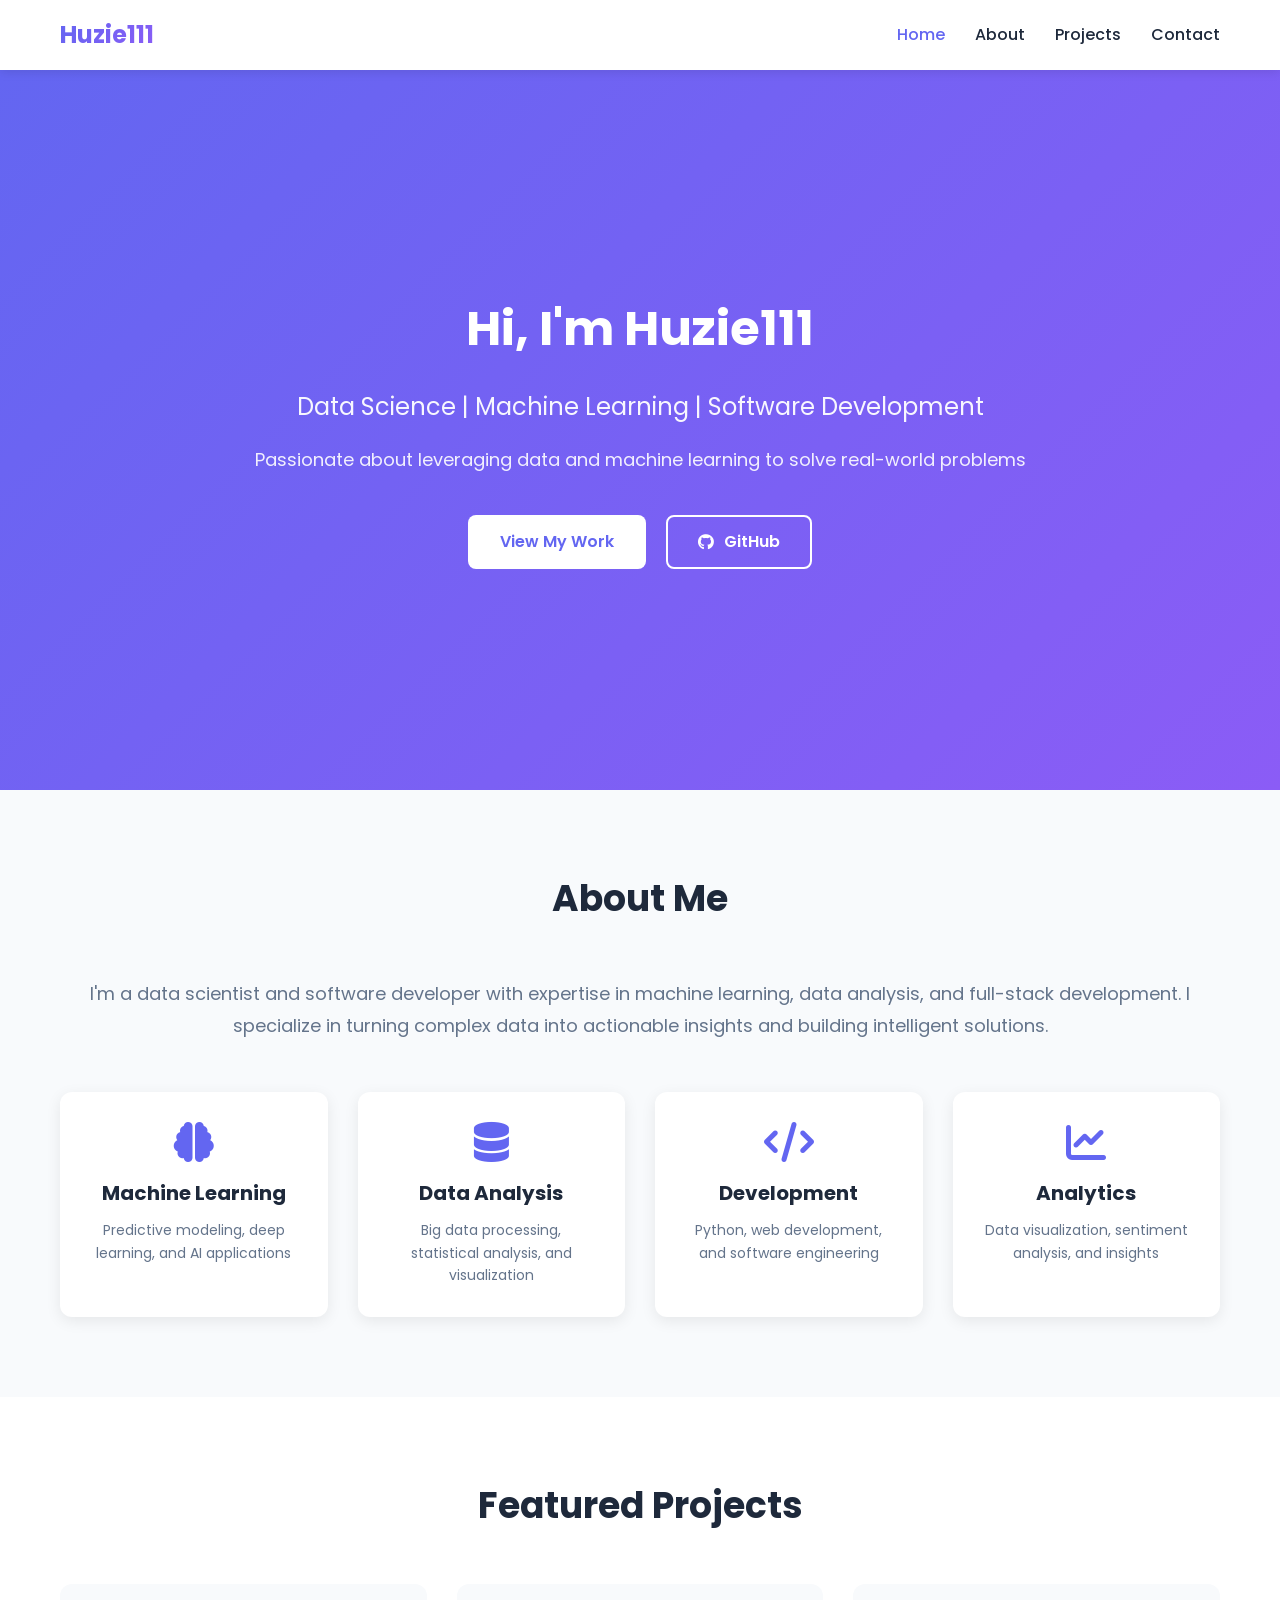
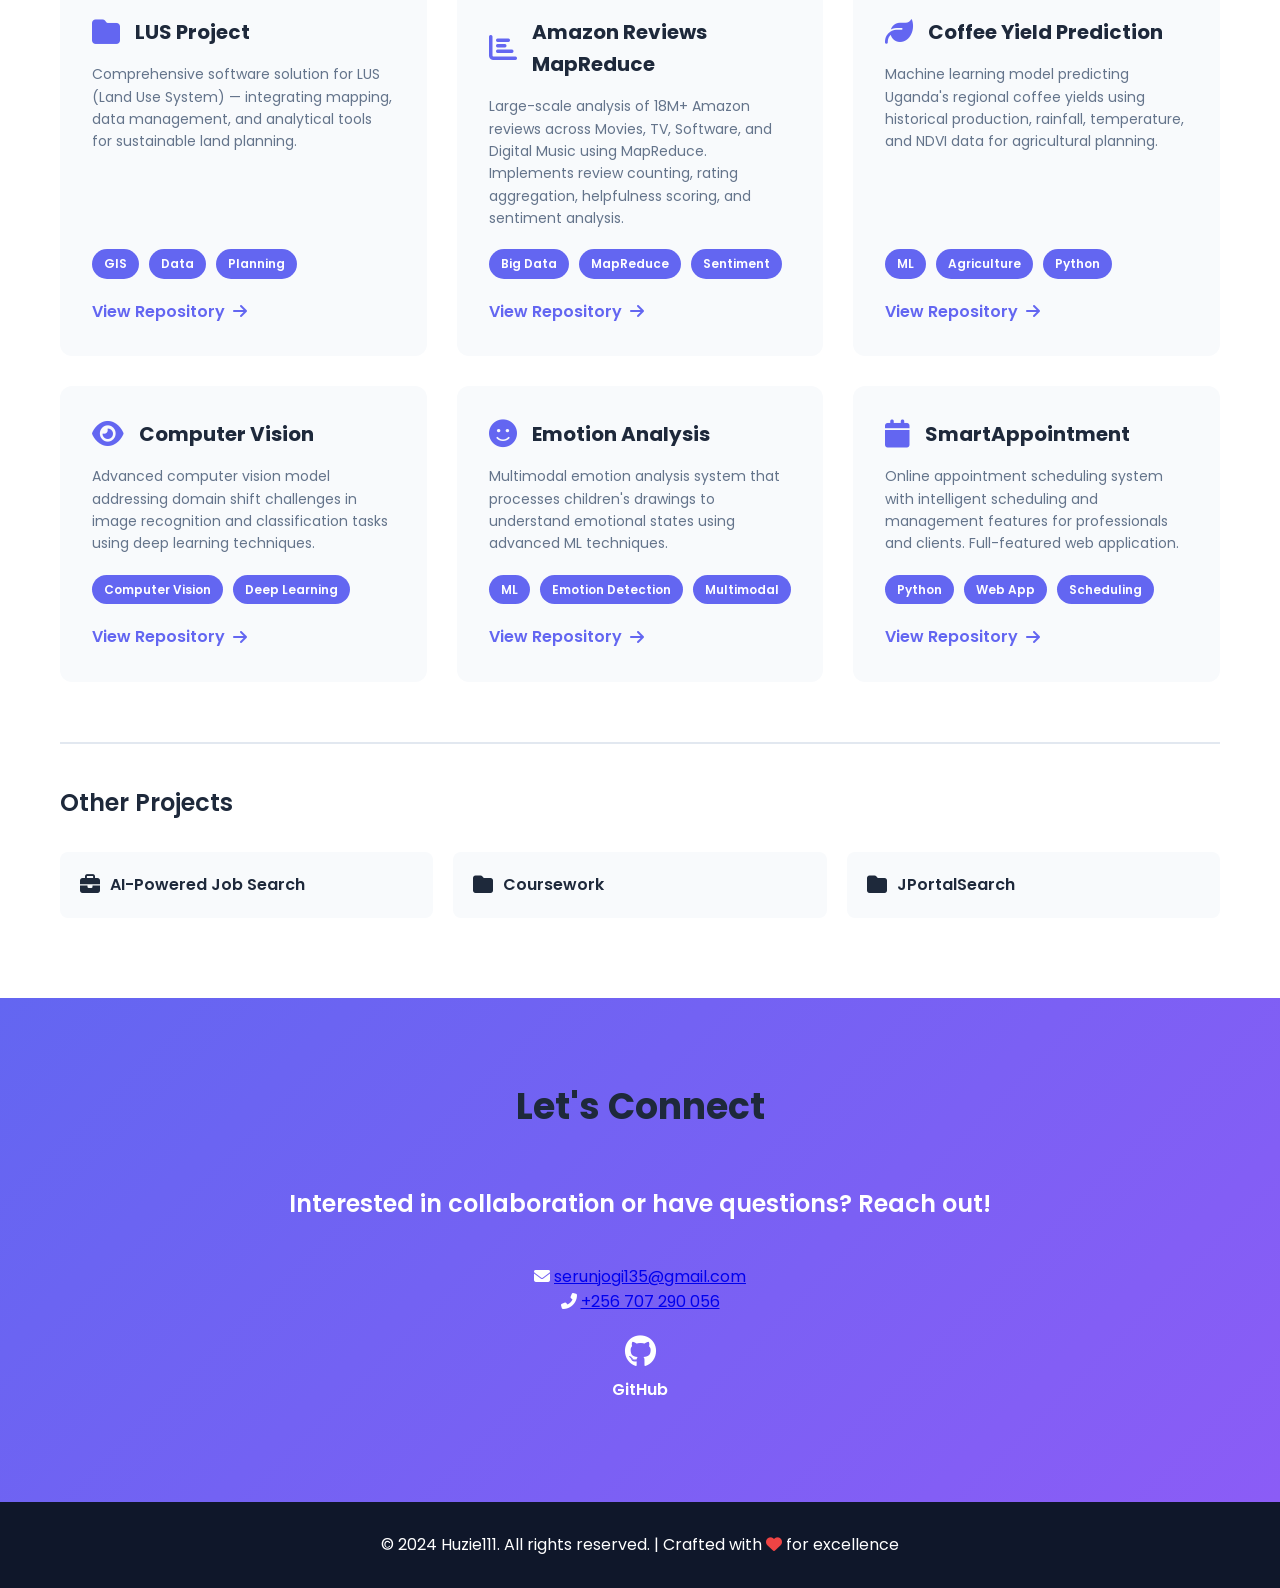
==== commit 9352bb0e: "Update index.html" ====
--- a/index.html
+++ b/index.html
@@ -1,12 +1,12 @@
 <!DOCTYPE html>
 <html lang="en">
 <head>
-    <meta charset="UTF-8">
-    <meta name="viewport" content="width=device-width, initial-scale=1.0">
+    <meta charset="UTF-8" />
+    <meta name="viewport" content="width=device-width, initial-scale=1.0" />
     <title>Huzie111 - Professional Portfolio</title>
-    <link rel="stylesheet" href="styles.css">
-    <link rel="stylesheet" href="https://cdnjs.cloudflare.com/ajax/libs/font-awesome/6.4.0/css/all.min.css">
-    <link href="https://fonts.googleapis.com/css2?family=Poppins:wght@300;400;600;700&display=swap" rel="stylesheet">
+    <link rel="stylesheet" href="styles.css" />
+    <link rel="stylesheet" href="https://cdnjs.cloudflare.com/ajax/libs/font-awesome/6.4.0/css/all.min.css" />
+    <link href="https://fonts.googleapis.com/css2?family=Poppins:wght@300;400;600;700&display=swap" rel="stylesheet" />
 </head>
 <body>
     <!-- Navigation -->
@@ -45,8 +45,8 @@
             <h2 class="section-title">About Me</h2>
             <div class="about-content">
                 <p class="about-text">
-                    I'm a data scientist and software developer with expertise in machine learning, 
-                    data analysis, and full-stack development. I specialize in turning complex data 
+                    I'm a data scientist and software developer with expertise in machine learning,
+                    data analysis, and full-stack development. I specialize in turning complex data
                     into actionable insights and building intelligent solutions.
                 </p>
                 <div class="skills-grid">
@@ -80,26 +80,27 @@
         <div class="container">
             <h2 class="section-title">Featured Projects</h2>
             <div class="projects-grid">
-                
-                <!-- Project 1 -->
-                <div class="project-card">
-                    <div class="project-header">
-                        <i class="fas fa-briefcase"></i>
-                        <h3>AI-Powered Job Search</h3>
-                    </div>
-                    <p class="project-description">
-                        Intelligent job search platform leveraging AI to match candidates with opportunities and provide personalized recommendations.
-                    </p>
-                    <div class="project-tags">
-                        <span class="tag">AI</span>
-                        <span class="tag">Job Search</span>
-                    </div>
-                    <a href="https://github.com/Huzie111/AI-PoweredJobSearch" class="project-link" target="_blank">
-                        View Repository <i class="fas fa-arrow-right"></i>
-                    </a>
-                </div>
-
-                <!-- Project 2 -->
+                <!-- Project 1: LUS Project -->
+                <div class="project-card">
+                    <div class="project-header">
+                        <i class="fas fa-folder"></i>
+                        <h3>LUS Project</h3>
+                    </div>
+                    <p class="project-description">
+                        Comprehensive software solution for LUS (Land Use System) — integrating mapping,
+                        data management, and analytical tools for sustainable land planning.
+                    </p>
+                    <div class="project-tags">
+                        <span class="tag">GIS</span>
+                        <span class="tag">Data</span>
+                        <span class="tag">Planning</span>
+                    </div>
+                    <a href="https://github.com/Huzie111/LUS" class="project-link" target="_blank">
+                        View Repository <i class="fas fa-arrow-right"></i>
+                    </a>
+                </div>
+
+                <!-- Project 2: Amazon Reviews MapReduce -->
                 <div class="project-card">
                     <div class="project-header">
                         <i class="fas fa-chart-bar"></i>
@@ -118,7 +119,7 @@
                     </a>
                 </div>
 
-                <!-- Project 3 -->
+                <!-- Project 3: Coffee Yield Prediction -->
                 <div class="project-card">
                     <div class="project-header">
                         <i class="fas fa-leaf"></i>
@@ -137,7 +138,7 @@
                     </a>
                 </div>
 
-                <!-- Project 4 -->
+                <!-- Project 4: Computer Vision -->
                 <div class="project-card">
                     <div class="project-header">
                         <i class="fas fa-eye"></i>
@@ -155,7 +156,7 @@
                     </a>
                 </div>
 
-                <!-- Project 5 -->
+                <!-- Project 5: Emotion Analysis -->
                 <div class="project-card">
                     <div class="project-header">
                         <i class="fas fa-smile"></i>
@@ -174,7 +175,7 @@
                     </a>
                 </div>
 
-                <!-- Project 6 -->
+                <!-- Project 6: SmartAppointment -->
                 <div class="project-card">
                     <div class="project-header">
                         <i class="fas fa-calendar"></i>
@@ -192,7 +193,6 @@
                         View Repository <i class="fas fa-arrow-right"></i>
                     </a>
                 </div>
-
             </div>
 
             <!-- Additional Projects -->
@@ -200,13 +200,13 @@
                 <h3 class="section-subtitle">Other Projects</h3>
                 <div class="projects-list">
                     <div class="project-item">
+                        <a href="https://github.com/Huzie111/AI-PoweredJobSearch" target="_blank">
+                            <i class="fas fa-briefcase"></i> AI-Powered Job Search
+                        </a>
+                    </div>
+                    <div class="project-item">
                         <a href="https://github.com/Huzie111/coursework" target="_blank">
                             <i class="fas fa-folder"></i> Coursework
-                        </a>
-                    </div>
-                    <div class="project-item">
-                        <a href="https://github.com/Huzie111/LUS" target="_blank">
-                            <i class="fas fa-folder"></i> LUS Project
                         </a>
                     </div>
                     <div class="project-item">
@@ -219,11 +219,24 @@
         </div>
     </section>
 
-    <!-- Contact Section -->
+    <!-- Contact Section with email and phone -->
     <section id="contact" class="contact">
         <div class="container">
             <h2 class="section-title">Let's Connect</h2>
             <p class="section-subtitle">Interested in collaboration or have questions? Reach out!</p>
+            
+            <!-- Contact info: email & phone -->
+            <div class="contact-details">
+                <div class="contact-item">
+                    <i class="fas fa-envelope"></i>
+                    <a href="mailto:serunjogi135@gmail.com">serunjogi135@gmail.com</a>
+                </div>
+                <div class="contact-item">
+                    <i class="fas fa-phone-alt"></i>
+                    <a href="tel:+256707290056">+256 707 290 056</a>
+                </div>
+            </div>
+
             <div class="contact-links">
                 <a href="https://github.com/Huzie111" class="contact-link" target="_blank">
                     <i class="fab fa-github"></i>
@@ -242,4 +255,4 @@
 
     <script src="script.js"></script>
 </body>
-</html>+</html>
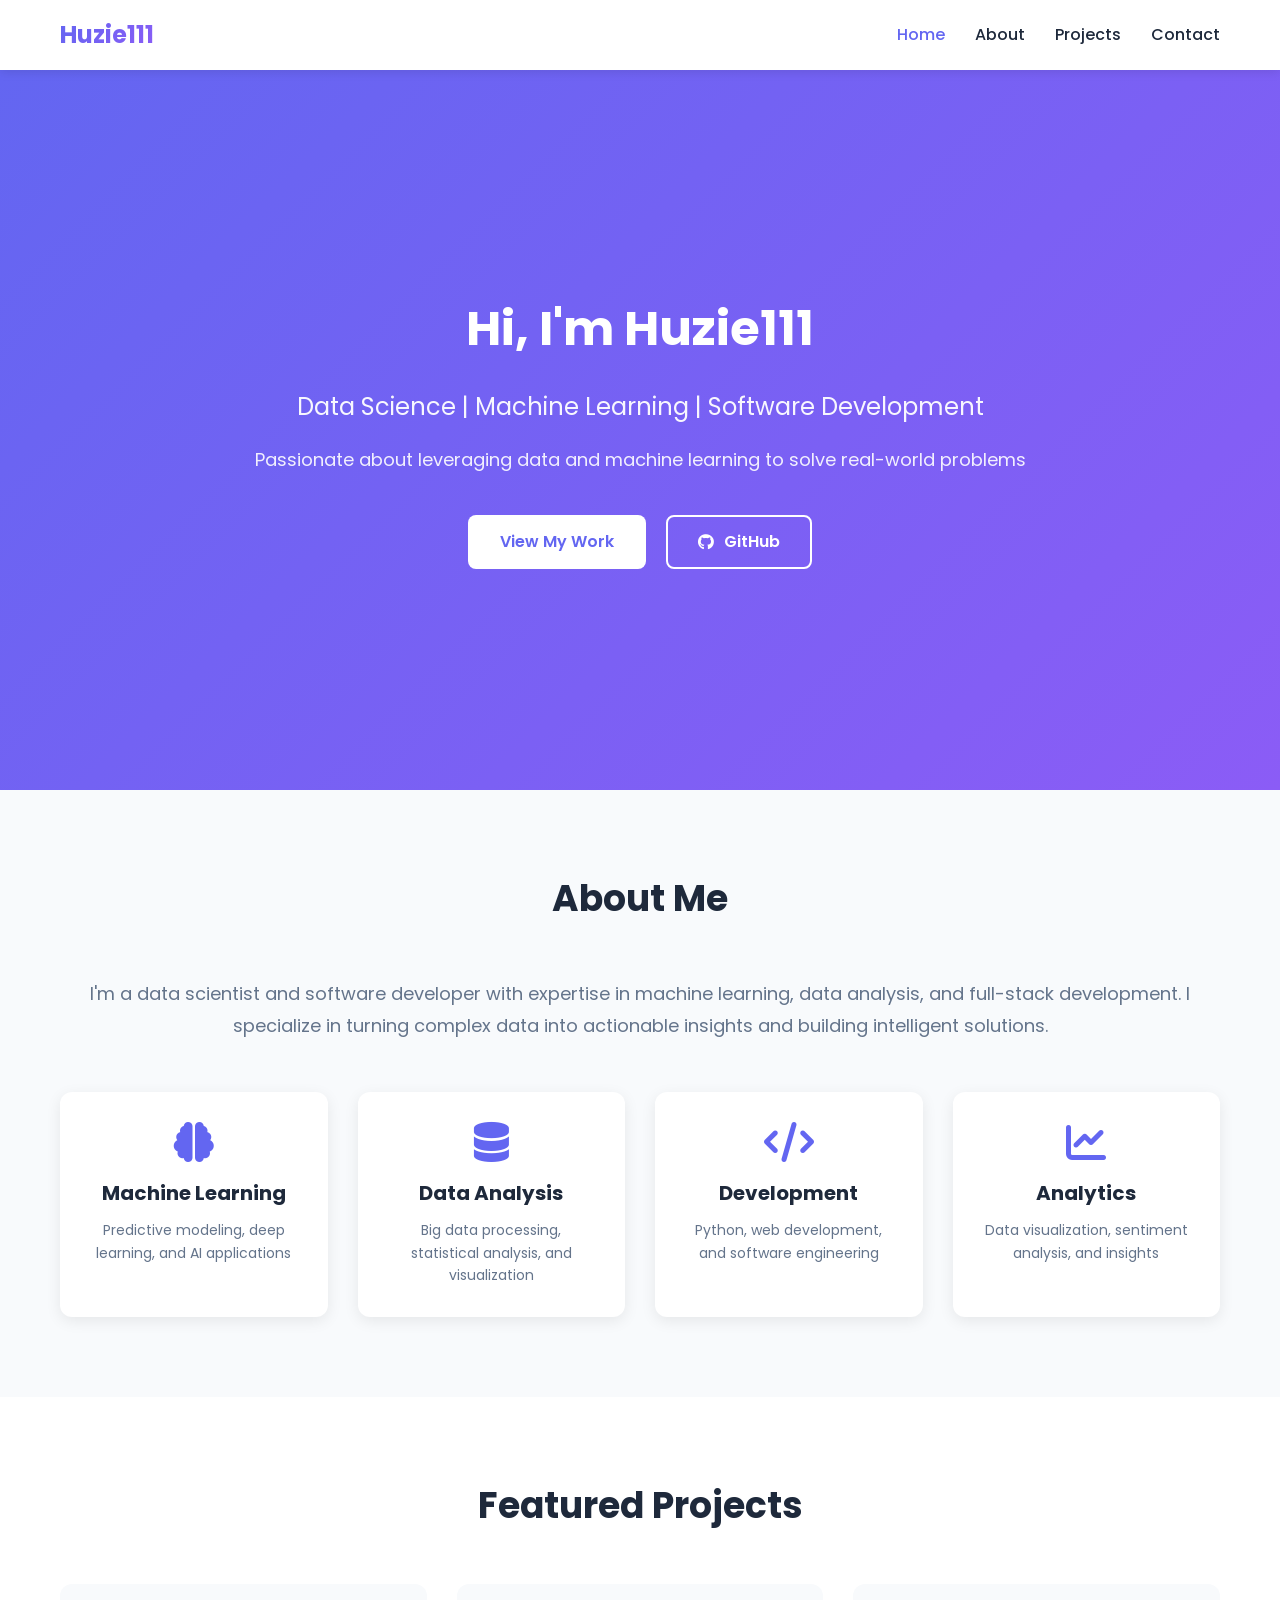
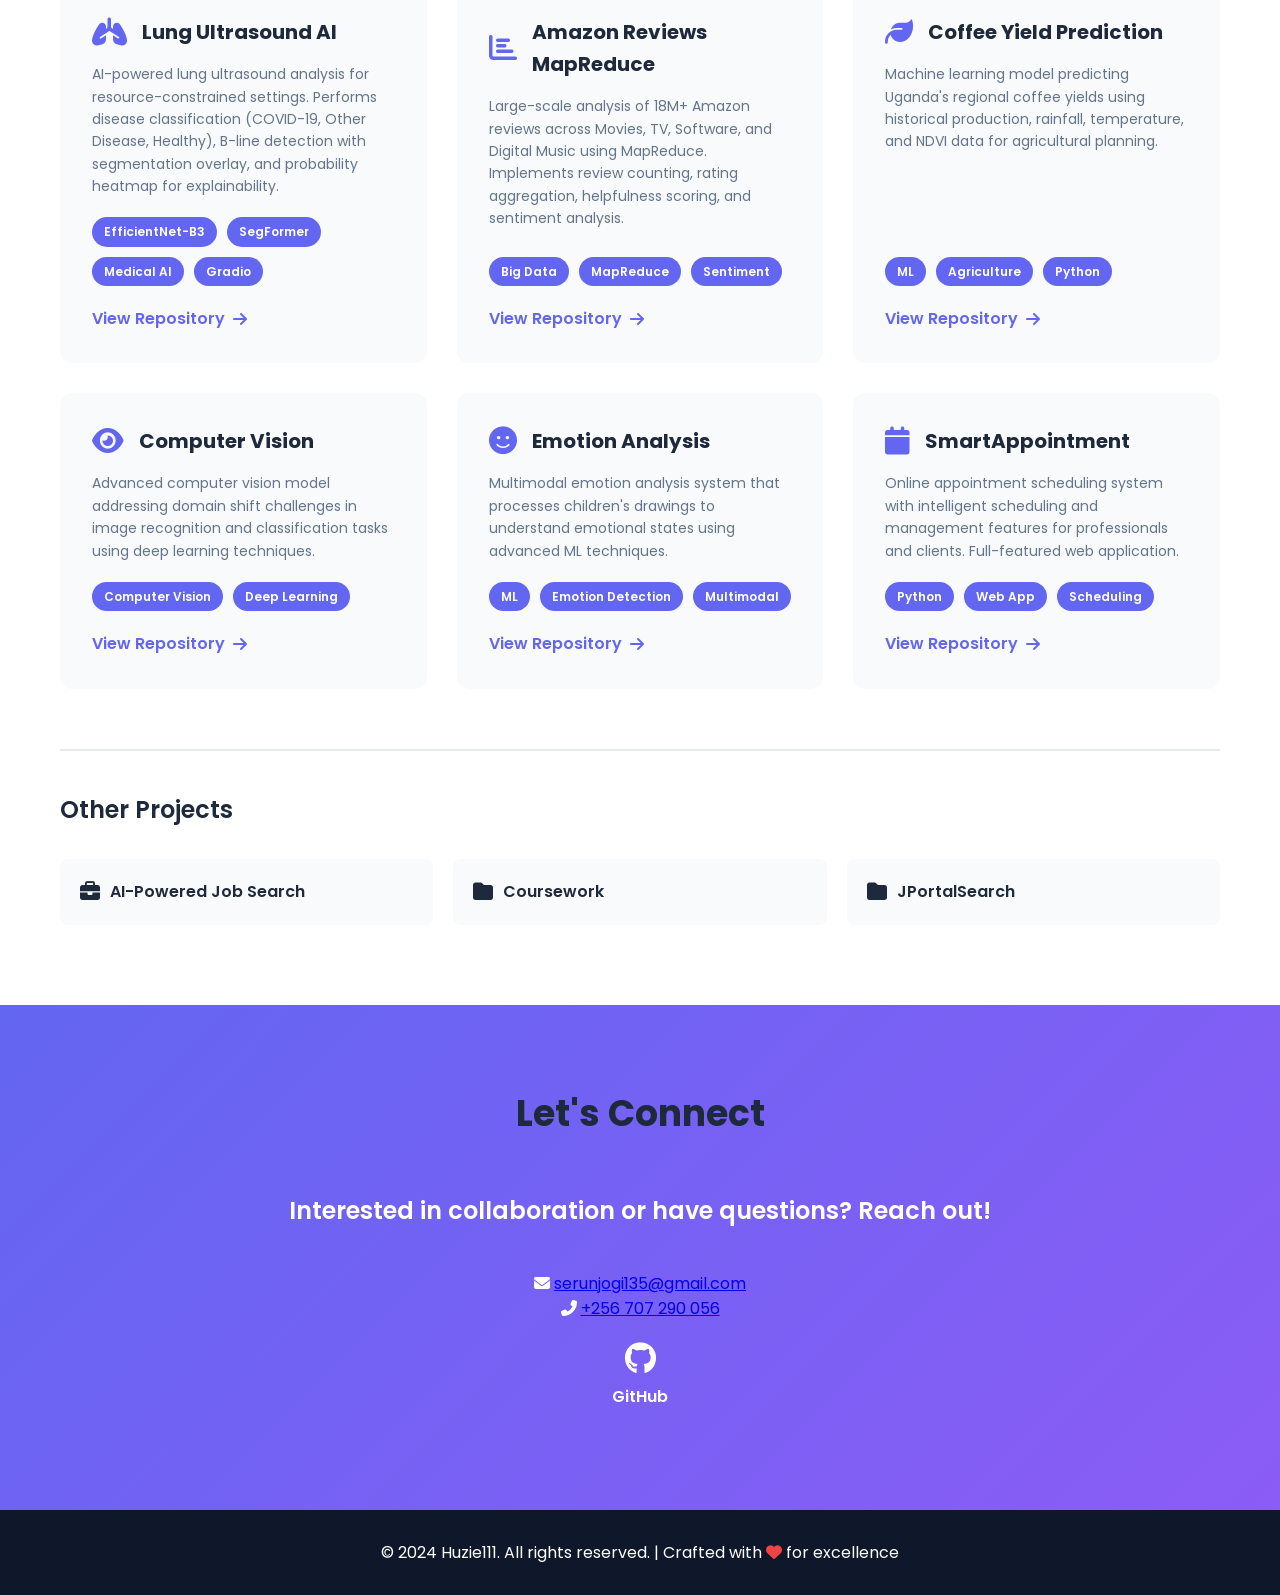
==== commit c74de70f: "Update index.html" ====
--- a/index.html
+++ b/index.html
@@ -80,20 +80,22 @@
         <div class="container">
             <h2 class="section-title">Featured Projects</h2>
             <div class="projects-grid">
-                <!-- Project 1: LUS Project -->
-                <div class="project-card">
-                    <div class="project-header">
-                        <i class="fas fa-folder"></i>
-                        <h3>LUS Project</h3>
-                    </div>
-                    <p class="project-description">
-                        Comprehensive software solution for LUS (Land Use System) — integrating mapping,
-                        data management, and analytical tools for sustainable land planning.
-                    </p>
-                    <div class="project-tags">
-                        <span class="tag">GIS</span>
-                        <span class="tag">Data</span>
-                        <span class="tag">Planning</span>
+                <!-- Project 1: LUS Project — Lung Ultrasound AI (corrected) -->
+                <div class="project-card">
+                    <div class="project-header">
+                        <i class="fas fa-lungs"></i>
+                        <h3>Lung Ultrasound AI</h3>
+                    </div>
+                    <p class="project-description">
+                        AI-powered lung ultrasound analysis for resource-constrained settings. 
+                        Performs disease classification (COVID-19, Other Disease, Healthy), 
+                        B-line detection with segmentation overlay, and probability heatmap for explainability.
+                    </p>
+                    <div class="project-tags">
+                        <span class="tag">EfficientNet-B3</span>
+                        <span class="tag">SegFormer</span>
+                        <span class="tag">Medical AI</span>
+                        <span class="tag">Gradio</span>
                     </div>
                     <a href="https://github.com/Huzie111/LUS" class="project-link" target="_blank">
                         View Repository <i class="fas fa-arrow-right"></i>
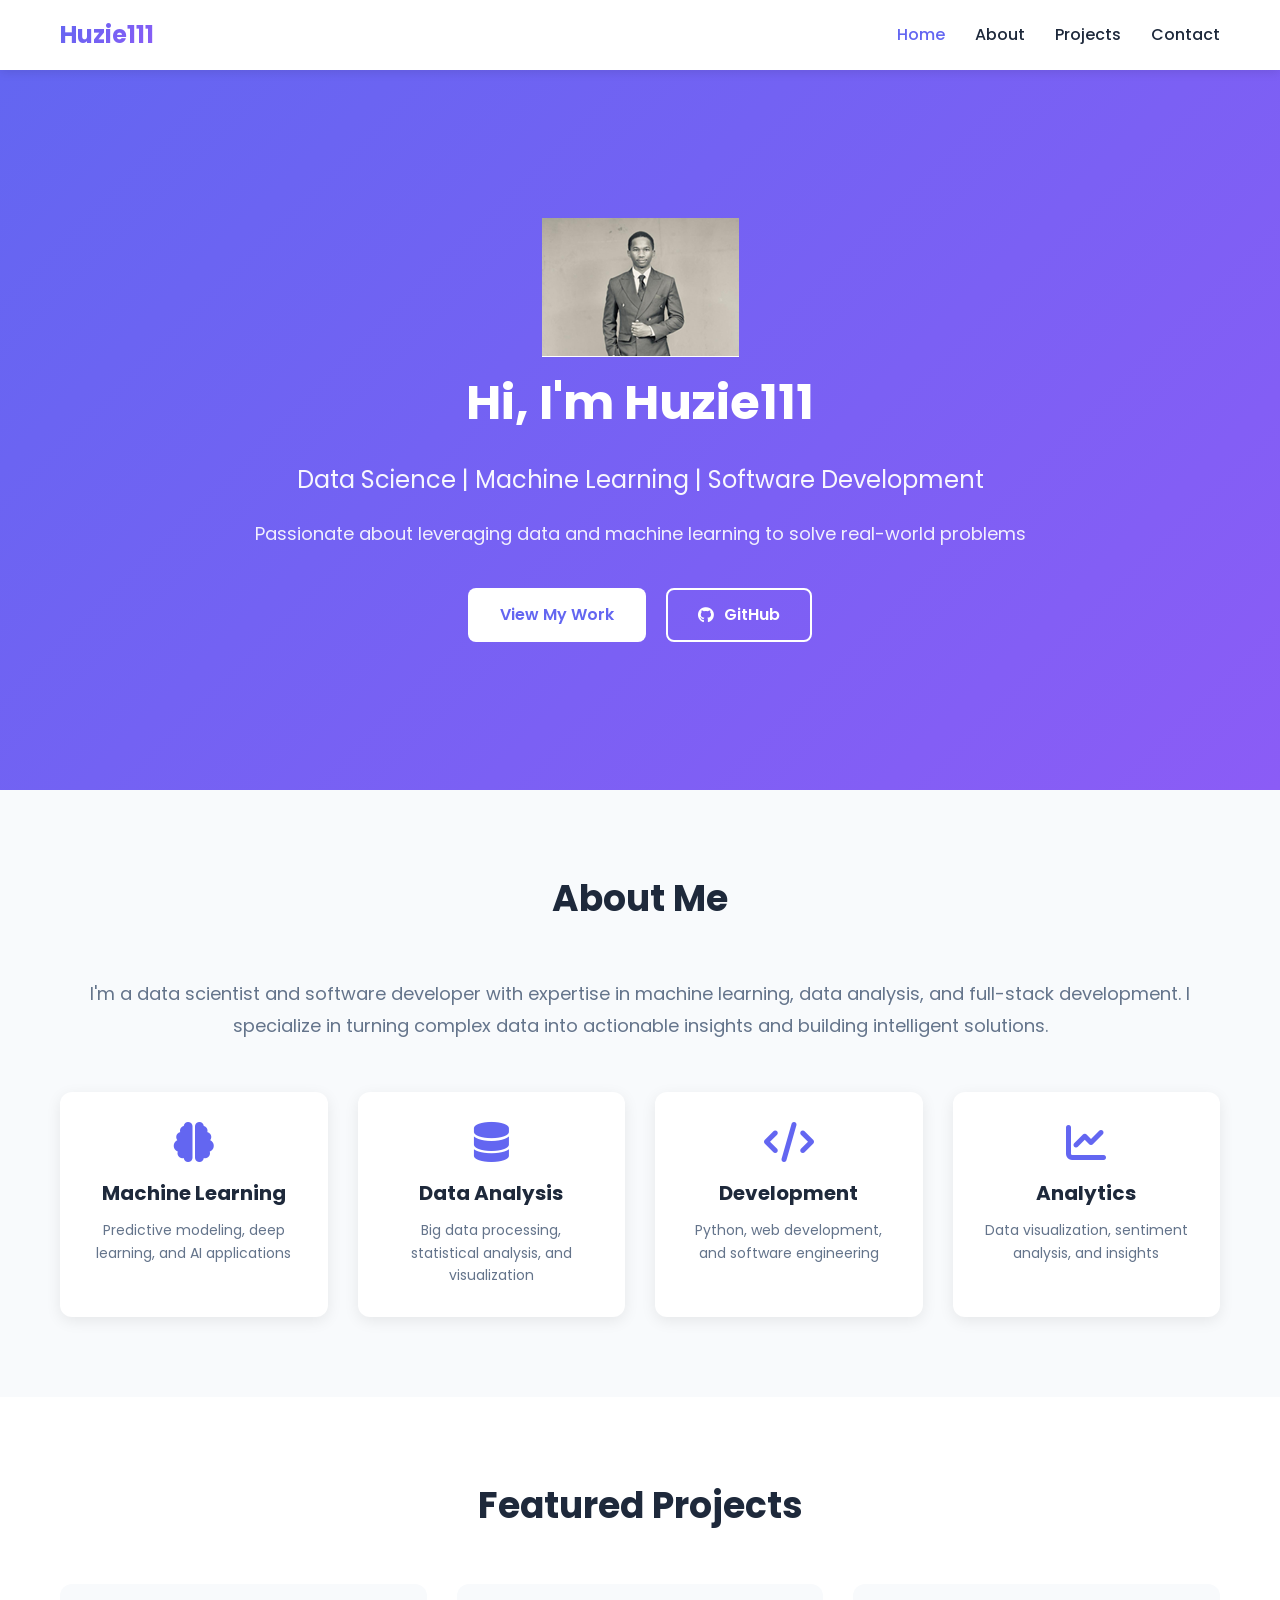
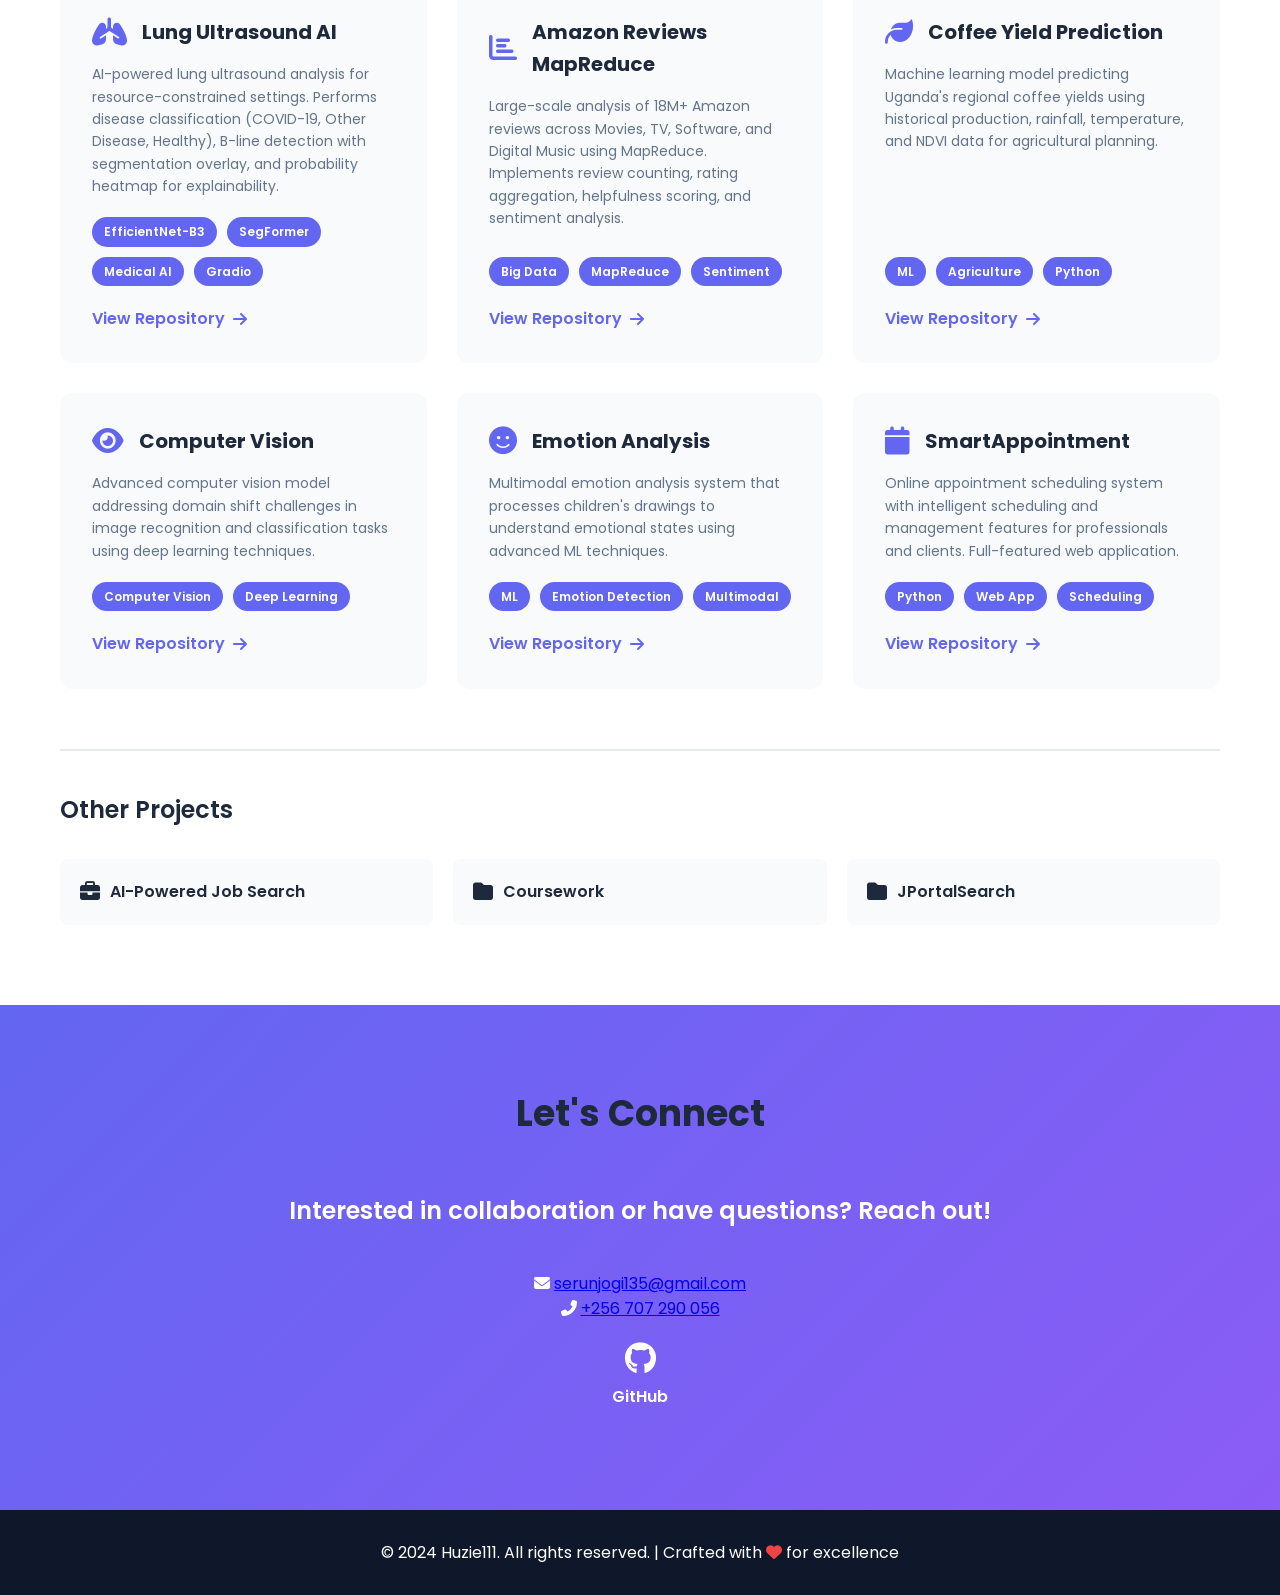
==== commit f89d34b6: "Update index.html" ====
--- a/index.html
+++ b/index.html
@@ -22,9 +22,13 @@
         </div>
     </nav>
 
-    <!-- Hero Section -->
+    <!-- Hero Section with Profile Picture -->
     <section id="home" class="hero">
         <div class="hero-content">
+            <!-- Profile Image -->
+            <div class="profile-image">
+                <img src="img/pp.png" alt="Huzie111 Profile Picture" />
+            </div>
             <h1 class="hero-title">Hi, I'm <span class="highlight">Huzie111</span></h1>
             <p class="hero-subtitle">Data Science | Machine Learning | Software Development</p>
             <p class="hero-description">
@@ -80,7 +84,7 @@
         <div class="container">
             <h2 class="section-title">Featured Projects</h2>
             <div class="projects-grid">
-                <!-- Project 1: LUS Project — Lung Ultrasound AI (corrected) -->
+                <!-- Project 1: LUS Project — Lung Ultrasound AI -->
                 <div class="project-card">
                     <div class="project-header">
                         <i class="fas fa-lungs"></i>
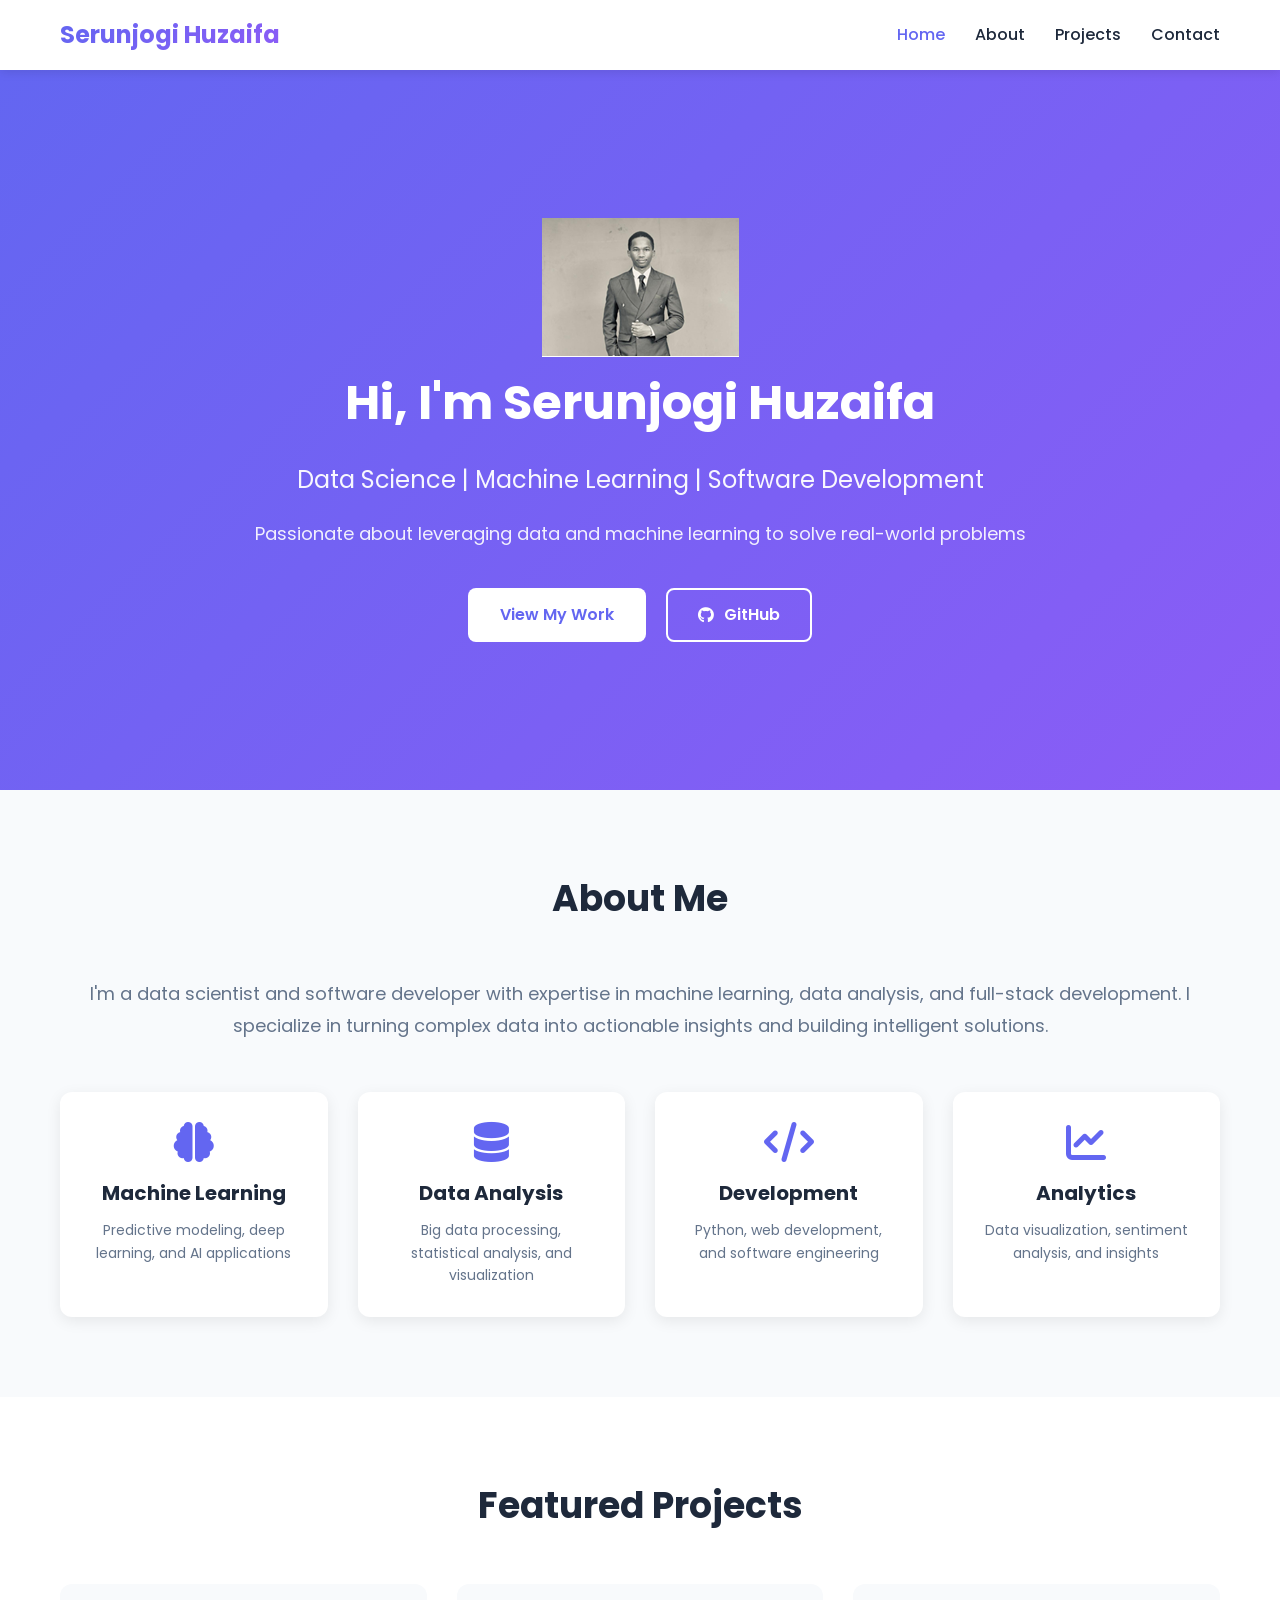
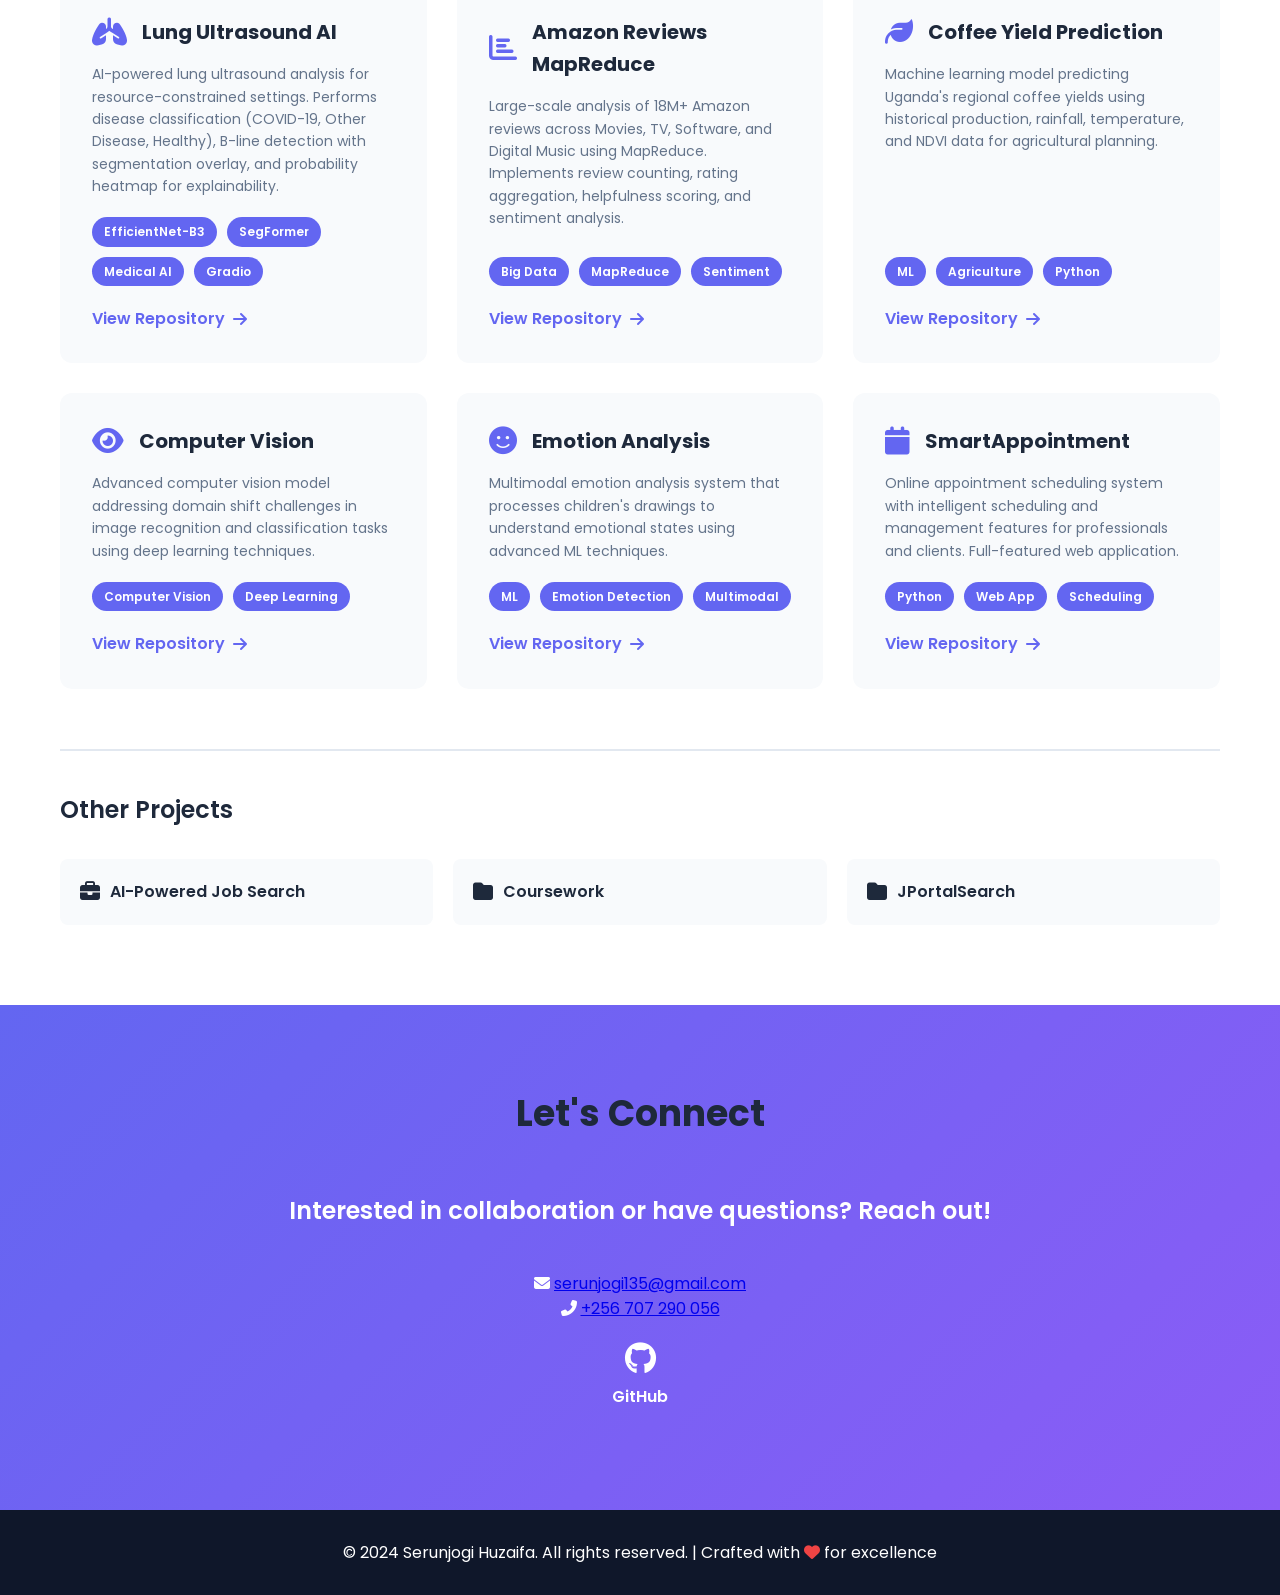
==== commit 2940f9f4: "Update index.html" ====
--- a/index.html
+++ b/index.html
@@ -12,7 +12,7 @@
     <!-- Navigation -->
     <nav class="navbar">
         <div class="nav-container">
-            <div class="nav-brand">Huzie111</div>
+            <div class="nav-brand">Serunjogi Huzaifa</div>
             <ul class="nav-menu">
                 <li><a href="#home" class="nav-link">Home</a></li>
                 <li><a href="#about" class="nav-link">About</a></li>
@@ -27,9 +27,9 @@
         <div class="hero-content">
             <!-- Profile Image -->
             <div class="profile-image">
-                <img src="img/pp.png" alt="Huzie111 Profile Picture" />
-            </div>
-            <h1 class="hero-title">Hi, I'm <span class="highlight">Huzie111</span></h1>
+                <img src="img/pp.png" alt="Serunjogi Huzaifa Profile Picture" />
+            </div>
+            <h1 class="hero-title">Hi, I'm <span class="highlight">Serunjogi Huzaifa</span></h1>
             <p class="hero-subtitle">Data Science | Machine Learning | Software Development</p>
             <p class="hero-description">
                 Passionate about leveraging data and machine learning to solve real-world problems
@@ -255,7 +255,7 @@
     <!-- Footer -->
     <footer class="footer">
         <div class="container">
-            <p>&copy; 2024 Huzie111. All rights reserved. | Crafted with <i class="fas fa-heart"></i> for excellence</p>
+            <p>&copy; 2024 Serunjogi Huzaifa. All rights reserved. | Crafted with <i class="fas fa-heart"></i> for excellence</p>
         </div>
     </footer>
 
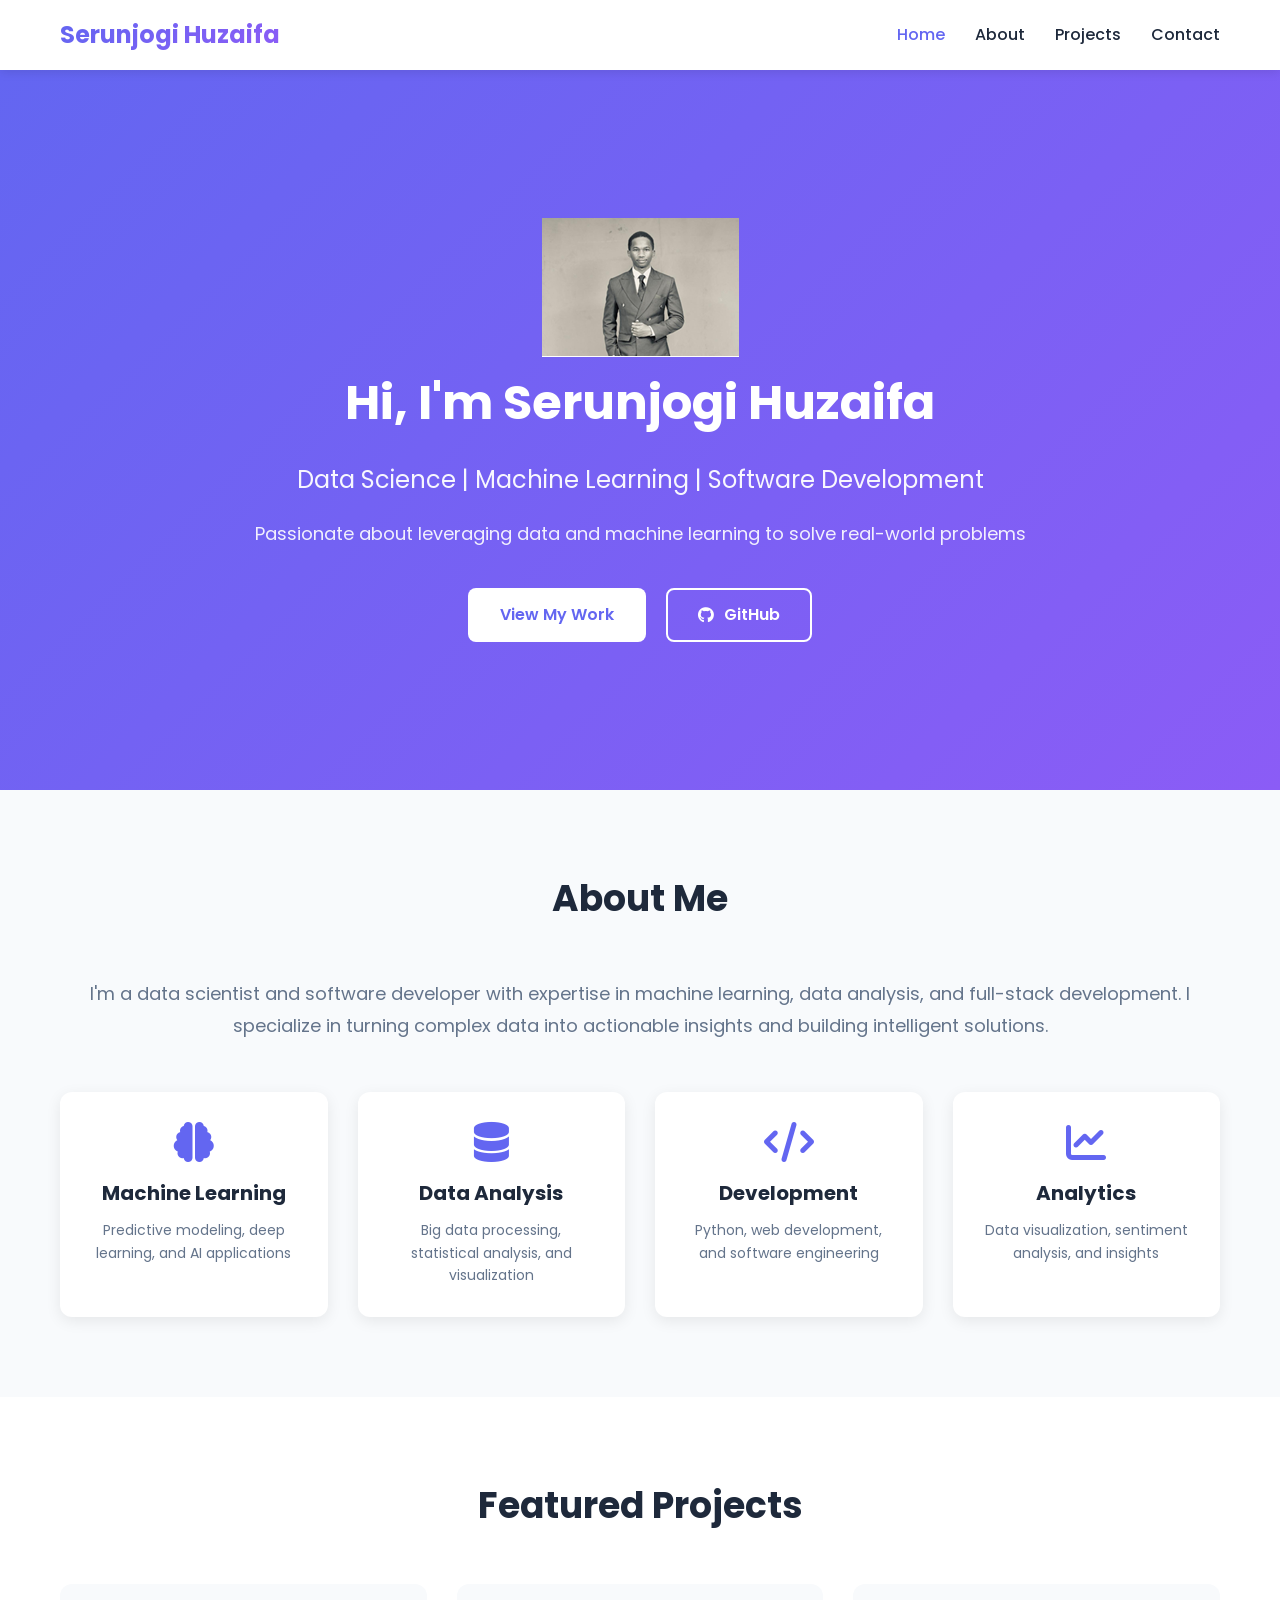
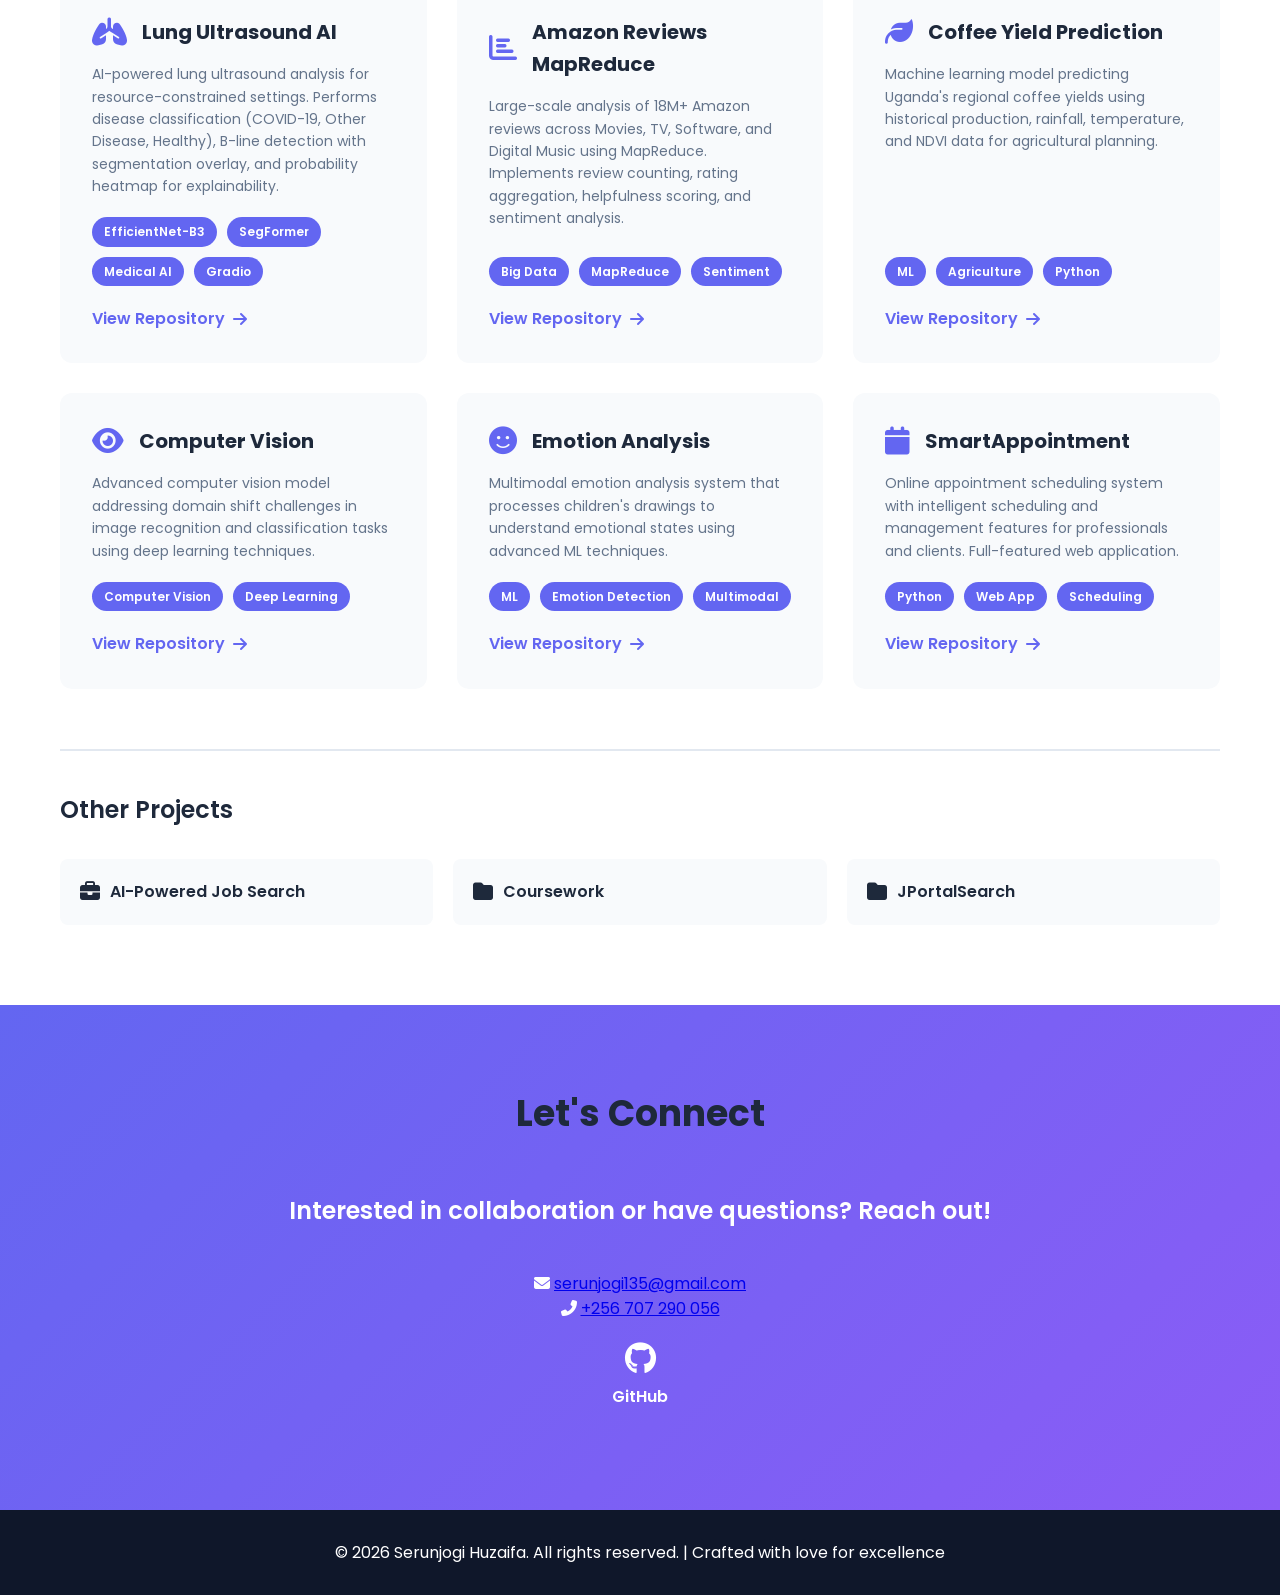
==== commit c4d96596: "Update index.html" ====
--- a/index.html
+++ b/index.html
@@ -255,7 +255,7 @@
     <!-- Footer -->
     <footer class="footer">
         <div class="container">
-            <p>&copy; 2024 Serunjogi Huzaifa. All rights reserved. | Crafted with <i class="fas fa-heart"></i> for excellence</p>
+            <p>&copy; 2026 Serunjogi Huzaifa. All rights reserved. | Crafted with love for excellence</p>
         </div>
     </footer>
 
